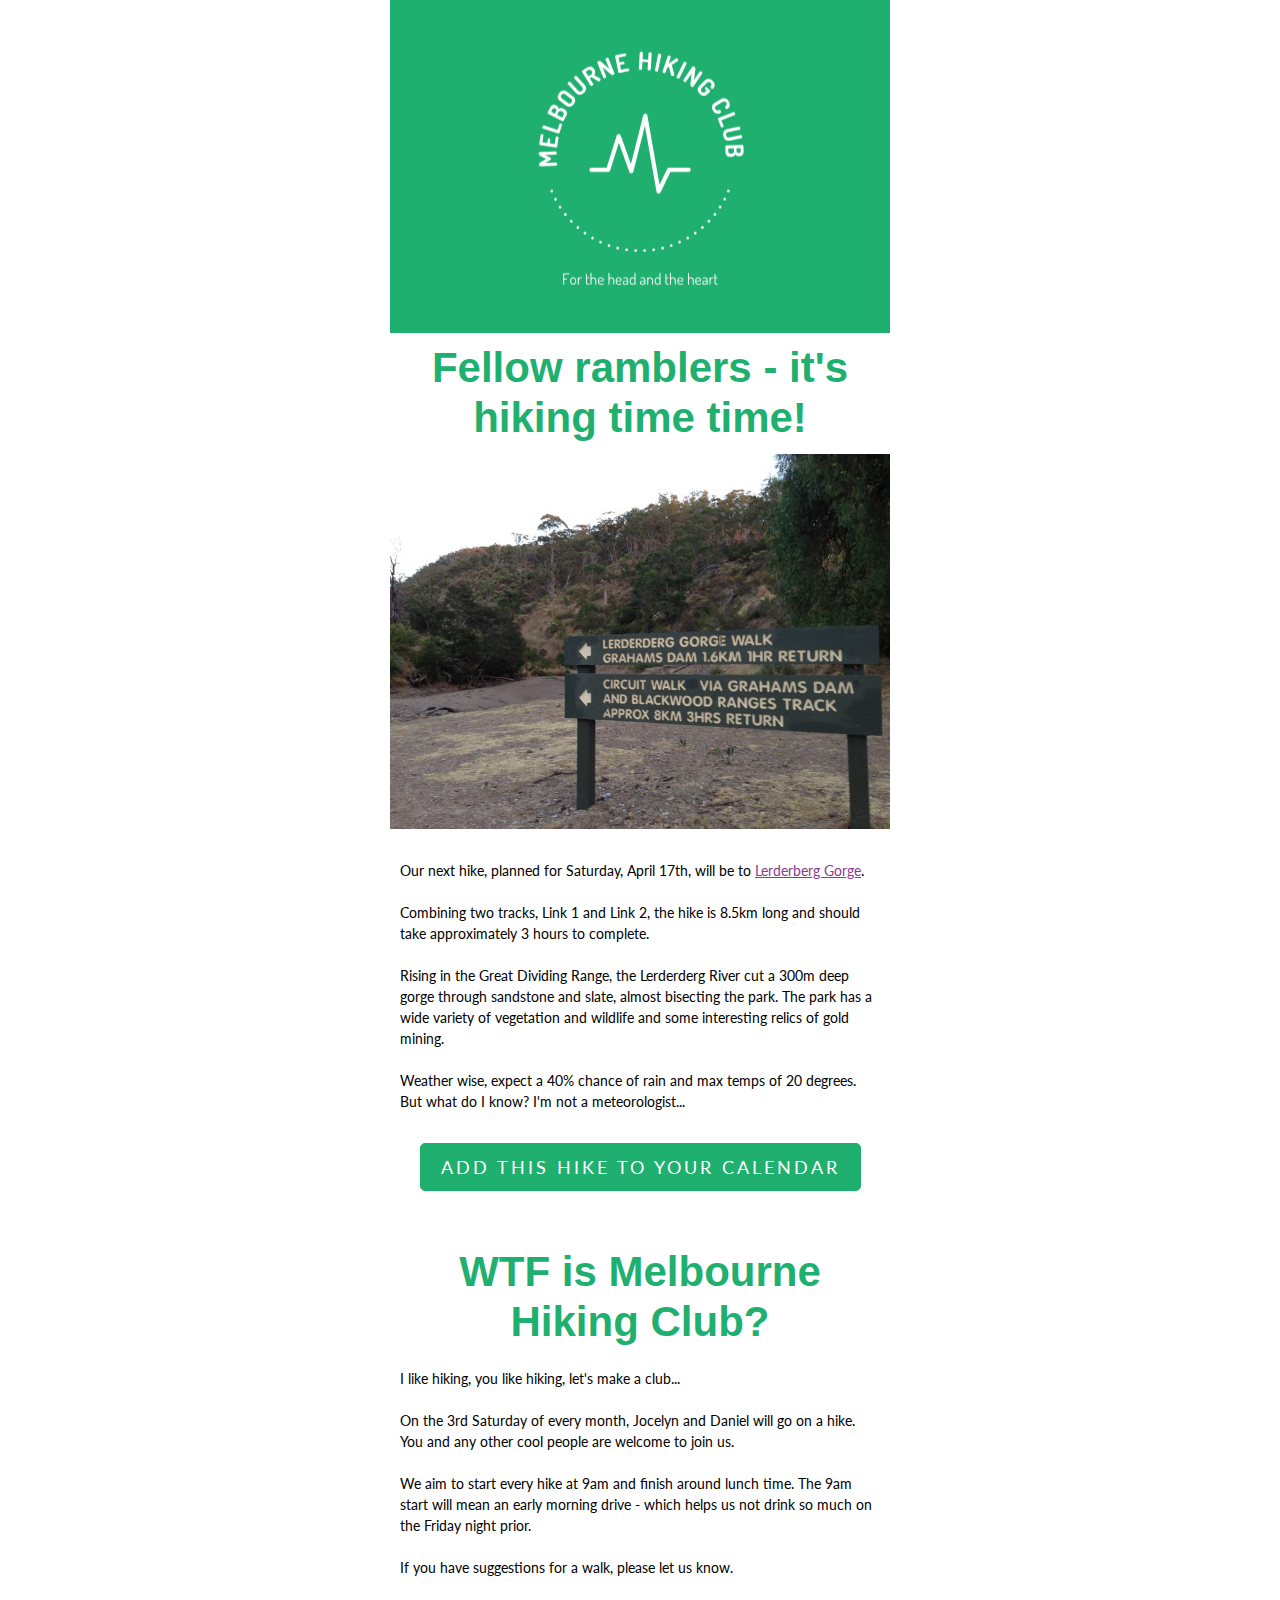
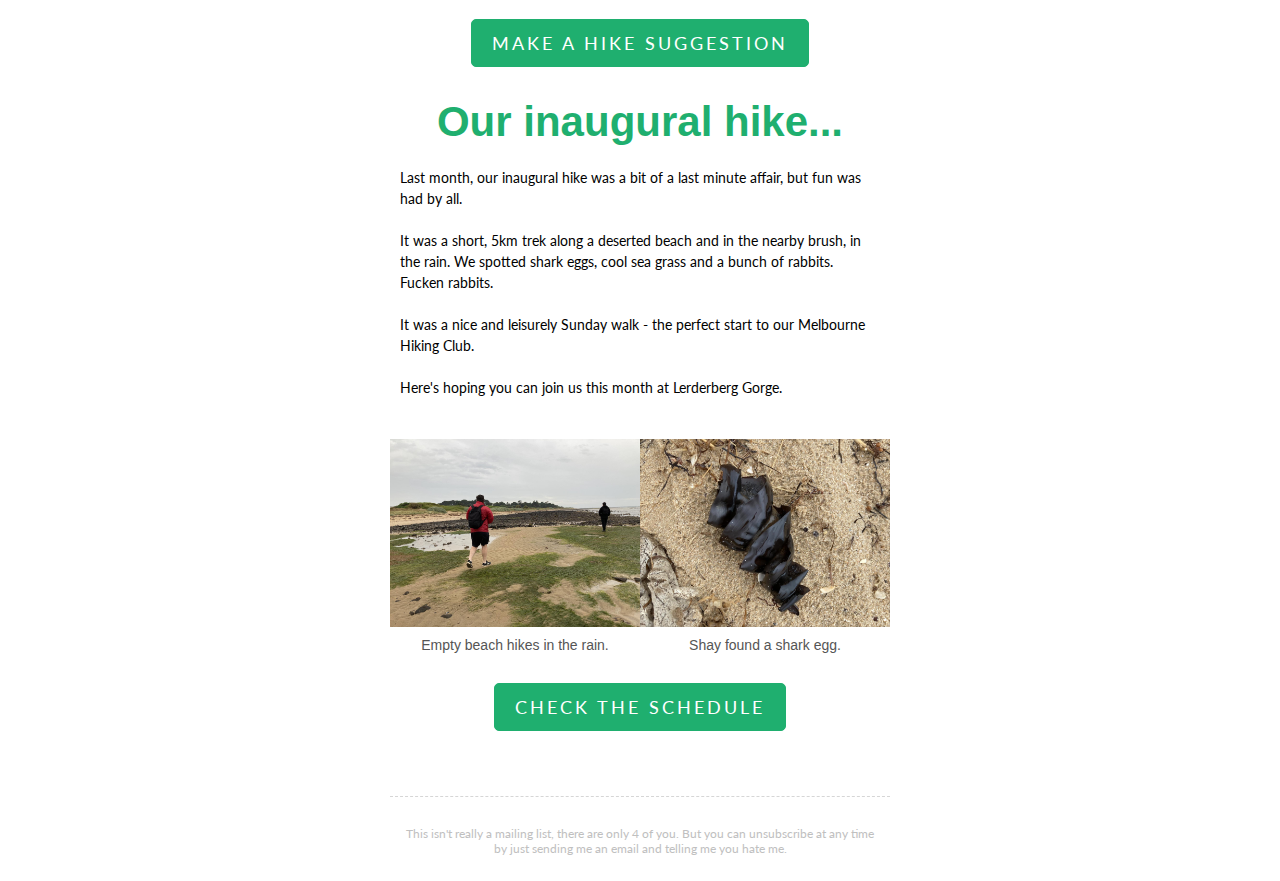
==== index.html @ 44f60cc9 "renamed to index" ====
<!DOCTYPE html PUBLIC "-//W3C//DTD XHTML 1.0 Transitional //EN" "http://www.w3.org/TR/xhtml1/DTD/xhtml1-transitional.dtd">

<html xmlns="http://www.w3.org/1999/xhtml" xmlns:o="urn:schemas-microsoft-com:office:office" xmlns:v="urn:schemas-microsoft-com:vml">
<head>
<!--[if gte mso 9]><xml><o:OfficeDocumentSettings><o:AllowPNG/><o:PixelsPerInch>96</o:PixelsPerInch></o:OfficeDocumentSettings></xml><![endif]-->
<meta content="text/html; charset=utf-8" http-equiv="Content-Type"/>
<meta content="width=device-width" name="viewport"/>
<!--[if !mso]><!-->
<meta content="IE=edge" http-equiv="X-UA-Compatible"/>
<!--<![endif]-->
<title></title>
<!--[if !mso]><!-->
<link href="https://fonts.googleapis.com/css?family=Abril+Fatface" rel="stylesheet" type="text/css"/>
<link href="https://fonts.googleapis.com/css?family=Alegreya" rel="stylesheet" type="text/css"/>
<link href="https://fonts.googleapis.com/css?family=Arvo" rel="stylesheet" type="text/css"/>
<link href="https://fonts.googleapis.com/css?family=Cabin" rel="stylesheet" type="text/css"/>
<link href="https://fonts.googleapis.com/css?family=Merriweather" rel="stylesheet" type="text/css"/>
<link href="https://fonts.googleapis.com/css?family=Cormorant+Garamond" rel="stylesheet" type="text/css"/>
<link href="https://fonts.googleapis.com/css?family=Shrikhand" rel="stylesheet" type="text/css"/>
<link href="https://fonts.googleapis.com/css?family=Droid+Serif" rel="stylesheet" type="text/css"/>
<link href="https://fonts.googleapis.com/css?family=Lato" rel="stylesheet" type="text/css"/>
<link href="https://fonts.googleapis.com/css2?family=Satisfy&amp;display=swap" rel="stylesheet" type="text/css"/>
<link href="https://fonts.googleapis.com/css?family=Bitter" rel="stylesheet" type="text/css"/>
<link href="https://fonts.googleapis.com/css?family=Roboto+Slab" rel="stylesheet" type="text/css"/>
<!--<![endif]-->
<style type="text/css">
		body {
			margin: 0;
			padding: 0;
		}

		table,
		td,
		tr {
			vertical-align: top;
			border-collapse: collapse;
		}

		* {
			line-height: inherit;
		}

		a[x-apple-data-detectors=true] {
			color: inherit !important;
			text-decoration: none !important;
		}
	</style>
<style id="media-query" type="text/css">
		@media (max-width: 520px) {

			.block-grid,
			.col {
				min-width: 320px !important;
				max-width: 100% !important;
				display: block !important;
			}

			.block-grid {
				width: 100% !important;
			}

			.col {
				width: 100% !important;
			}

			.col_cont {
				margin: 0 auto;
			}

			img.fullwidth,
			img.fullwidthOnMobile {
				max-width: 100% !important;
			}

			.no-stack .col {
				min-width: 0 !important;
				display: table-cell !important;
			}

			.no-stack.two-up .col {
				width: 50% !important;
			}

			.no-stack .col.num2 {
				width: 16.6% !important;
			}

			.no-stack .col.num3 {
				width: 25% !important;
			}

			.no-stack .col.num4 {
				width: 33% !important;
			}

			.no-stack .col.num5 {
				width: 41.6% !important;
			}

			.no-stack .col.num6 {
				width: 50% !important;
			}

			.no-stack .col.num7 {
				width: 58.3% !important;
			}

			.no-stack .col.num8 {
				width: 66.6% !important;
			}

			.no-stack .col.num9 {
				width: 75% !important;
			}

			.no-stack .col.num10 {
				width: 83.3% !important;
			}

			.video-block {
				max-width: none !important;
			}

			.mobile_hide {
				min-height: 0px;
				max-height: 0px;
				max-width: 0px;
				display: none;
				overflow: hidden;
				font-size: 0px;
			}

			.desktop_hide {
				display: block !important;
				max-height: none !important;
			}
		}
	</style>
<style id="icon-media-query" type="text/css">
		@media (max-width: 520px) {
			.icons-inner {
				text-align: center;
			}

			.icons-inner td {
				margin: 0 auto;
			}
		}
	</style>
</head>
<body class="clean-body" style="margin: 0; padding: 0; -webkit-text-size-adjust: 100%; background-color: #FFFFFF;">
<!--[if IE]><div class="ie-browser"><![endif]-->
<table bgcolor="#FFFFFF" cellpadding="0" cellspacing="0" class="nl-container" role="presentation" style="table-layout: fixed; vertical-align: top; min-width: 320px; border-spacing: 0; border-collapse: collapse; mso-table-lspace: 0pt; mso-table-rspace: 0pt; background-color: #FFFFFF; width: 100%;" valign="top" width="100%">
<tbody>
<tr style="vertical-align: top;" valign="top">
<td style="word-break: break-word; vertical-align: top;" valign="top">
<!--[if (mso)|(IE)]><table width="100%" cellpadding="0" cellspacing="0" border="0"><tr><td align="center" style="background-color:#FFFFFF"><![endif]-->
<div style="background-color:#ffffff;">
<div class="block-grid" style="min-width: 320px; max-width: 500px; overflow-wrap: break-word; word-wrap: break-word; word-break: break-word; Margin: 0 auto; background-color: transparent;">
<div style="border-collapse: collapse;display: table;width: 100%;background-color:transparent;">
<!--[if (mso)|(IE)]><table width="100%" cellpadding="0" cellspacing="0" border="0" style="background-color:#ffffff;"><tr><td align="center"><table cellpadding="0" cellspacing="0" border="0" style="width:500px"><tr class="layout-full-width" style="background-color:transparent"><![endif]-->
<!--[if (mso)|(IE)]><td align="center" width="500" style="background-color:transparent;width:500px; border-top: 0px solid transparent; border-left: 0px solid transparent; border-bottom: 0px solid transparent; border-right: 0px solid transparent;" valign="top"><table width="100%" cellpadding="0" cellspacing="0" border="0"><tr><td style="padding-right: 0px; padding-left: 0px; padding-top:0px; padding-bottom:0px;"><![endif]-->
<div class="col num12" style="min-width: 320px; max-width: 500px; display: table-cell; vertical-align: top; width: 500px;">
<div class="col_cont" style="width:100% !important;">
<!--[if (!mso)&(!IE)]><!-->
<div style="border-top:0px solid transparent; border-left:0px solid transparent; border-bottom:0px solid transparent; border-right:0px solid transparent; padding-top:0px; padding-bottom:0px; padding-right: 0px; padding-left: 0px;">
<!--<![endif]-->
<div align="center" class="img-container center autowidth" style="padding-right: 0px;padding-left: 0px;">
<!--[if mso]><table width="100%" cellpadding="0" cellspacing="0" border="0"><tr style="line-height:0px"><td style="padding-right: 0px;padding-left: 0px;" align="center"><![endif]--><img align="center" alt="Melbourne Hiking Club Logo" border="0" class="center autowidth" src="img/logo.png" style="text-decoration: none; -ms-interpolation-mode: bicubic; height: auto; border: 0; width: 100%; max-width: 500px; display: block;" title="Melbourne Hiking Club Logo" width="500"/>
<!--[if mso]></td></tr></table><![endif]-->
</div>
<table cellpadding="0" cellspacing="0" role="presentation" style="table-layout: fixed; vertical-align: top; border-spacing: 0; border-collapse: collapse; mso-table-lspace: 0pt; mso-table-rspace: 0pt;" valign="top" width="100%">
<tr style="vertical-align: top;" valign="top">
<td align="center" style="word-break: break-word; vertical-align: top; padding-bottom: 10px; padding-left: 10px; padding-right: 10px; padding-top: 10px; text-align: center; width: 100%;" valign="top" width="100%">
<h1 style="color:#1faf6f;direction:ltr;font-family:'Helvetica Neue', Helvetica, Arial, sans-serif;font-size:42px;font-weight:normal;letter-spacing:normal;line-height:120%;text-align:center;margin-top:0;margin-bottom:0;"><strong>Fellow ramblers - it's hiking time time! </strong></h1>
</td>
</tr>
</table>
<!--[if (!mso)&(!IE)]><!-->
</div>
<!--<![endif]-->
</div>
</div>
<!--[if (mso)|(IE)]></td></tr></table><![endif]-->
<!--[if (mso)|(IE)]></td></tr></table></td></tr></table><![endif]-->
</div>
</div>
</div>
<div style="background-color:#ffffff;">
<div class="block-grid" style="min-width: 320px; max-width: 500px; overflow-wrap: break-word; word-wrap: break-word; word-break: break-word; Margin: 0 auto; background-color: transparent;">
<div style="border-collapse: collapse;display: table;width: 100%;background-color:transparent;">
<!--[if (mso)|(IE)]><table width="100%" cellpadding="0" cellspacing="0" border="0" style="background-color:#ffffff;"><tr><td align="center"><table cellpadding="0" cellspacing="0" border="0" style="width:500px"><tr class="layout-full-width" style="background-color:transparent"><![endif]-->
<!--[if (mso)|(IE)]><td align="center" width="500" style="background-color:transparent;width:500px; border-top: 0px solid transparent; border-left: 0px solid transparent; border-bottom: 0px solid transparent; border-right: 0px solid transparent;" valign="top"><table width="100%" cellpadding="0" cellspacing="0" border="0"><tr><td style="padding-right: 0px; padding-left: 0px; padding-top:0px; padding-bottom:0px;"><![endif]-->
<div class="col num12" style="min-width: 320px; max-width: 500px; display: table-cell; vertical-align: top; width: 500px;">
<div class="col_cont" style="width:100% !important;">
<!--[if (!mso)&(!IE)]><!-->
<div style="border-top:0px solid transparent; border-left:0px solid transparent; border-bottom:0px solid transparent; border-right:0px solid transparent; padding-top:0px; padding-bottom:0px; padding-right: 0px; padding-left: 0px;">
<!--<![endif]-->
<div align="center" class="img-container center autowidth" style="padding-right: 0px;padding-left: 0px;">
<!--[if mso]><table width="100%" cellpadding="0" cellspacing="0" border="0"><tr style="line-height:0px"><td style="padding-right: 0px;padding-left: 0px;" align="center"><![endif]--><img align="center" alt="Lerderberg Gorge" border="0" class="center autowidth" src="img/lerderberg.jpeg" style="text-decoration: none; -ms-interpolation-mode: bicubic; height: auto; border: 0; width: 100%; max-width: 500px; display: block;" title="Lerderberg Gorge" width="500"/>
<!--[if mso]></td></tr></table><![endif]-->
</div>
<table border="0" cellpadding="0" cellspacing="0" class="divider" role="presentation" style="table-layout: fixed; vertical-align: top; border-spacing: 0; border-collapse: collapse; mso-table-lspace: 0pt; mso-table-rspace: 0pt; min-width: 100%; -ms-text-size-adjust: 100%; -webkit-text-size-adjust: 100%;" valign="top" width="100%">
<tbody>
<tr style="vertical-align: top;" valign="top">
<td class="divider_inner" style="word-break: break-word; vertical-align: top; min-width: 100%; -ms-text-size-adjust: 100%; -webkit-text-size-adjust: 100%; padding-top: 0px; padding-right: 0px; padding-bottom: 0px; padding-left: 0px;" valign="top">
<table align="center" border="0" cellpadding="0" cellspacing="0" class="divider_content" height="20" role="presentation" style="table-layout: fixed; vertical-align: top; border-spacing: 0; border-collapse: collapse; mso-table-lspace: 0pt; mso-table-rspace: 0pt; border-top: 1px solid transparent; height: 20px; width: 100%;" valign="top" width="100%">
<tbody>
<tr style="vertical-align: top;" valign="top">
<td height="20" style="word-break: break-word; vertical-align: top; -ms-text-size-adjust: 100%; -webkit-text-size-adjust: 100%;" valign="top"><span></span></td>
</tr>
</tbody>
</table>
</td>
</tr>
</tbody>
</table>
<!--[if mso]><table width="100%" cellpadding="0" cellspacing="0" border="0"><tr><td style="padding-right: 10px; padding-left: 10px; padding-top: 10px; padding-bottom: 10px; font-family: Tahoma, Verdana, sans-serif"><![endif]-->
<div style="color:#393d47;font-family:'Lato', Tahoma, Verdana, Segoe, sans-serif;line-height:1.5;padding-top:10px;padding-right:10px;padding-bottom:10px;padding-left:10px;">
<div class="txtTinyMce-wrapper" style="line-height: 1.5; font-size: 12px; font-family: 'Lato', Tahoma, Verdana, Segoe, sans-serif; color: #393d47; mso-line-height-alt: 18px;">
<p style="font-size: 14px; line-height: 1.5; word-break: break-word; font-family: 'Lato', Tahoma, Verdana, Segoe, sans-serif; mso-line-height-alt: 21px; margin: 0;"><span style="color: #000000;">Our next hike, planned for Saturday, April 17th, will be to <a href="https://www.trailhiking.com.au/lerderderg-gorge-via-link-tracks-1-and-2/" rel="noopener" style="text-decoration: underline; color: #8a3b8f;" target="_blank">Lerderberg Gorge</a>.</span></p>
<p style="font-size: 14px; line-height: 1.5; word-break: break-word; font-family: 'Lato', Tahoma, Verdana, Segoe, sans-serif; mso-line-height-alt: 21px; margin: 0;"> </p>
<p style="font-size: 14px; line-height: 1.5; word-break: break-word; font-family: 'Lato', Tahoma, Verdana, Segoe, sans-serif; mso-line-height-alt: 21px; margin: 0;"><span style="color: #000000;">Combining two tracks, Link 1 and Link 2, the hike is 8.5km long and should take approximately 3 hours to complete.</span></p>
<p style="font-size: 14px; line-height: 1.5; word-break: break-word; font-family: 'Lato', Tahoma, Verdana, Segoe, sans-serif; mso-line-height-alt: 21px; margin: 0;"> </p>
<p style="font-size: 14px; line-height: 1.5; word-break: break-word; font-family: 'Lato', Tahoma, Verdana, Segoe, sans-serif; mso-line-height-alt: 21px; margin: 0;"><span style="color: #000000;">Rising in the Great Dividing Range, the Lerderderg River cut a 300m deep gorge through sandstone and slate, almost bisecting the park. The park has a wide variety of vegetation and wildlife and some interesting relics of gold mining.</span></p>
<p style="font-size: 14px; line-height: 1.5; word-break: break-word; font-family: 'Lato', Tahoma, Verdana, Segoe, sans-serif; mso-line-height-alt: 21px; margin: 0;"> </p>
<p style="font-size: 14px; line-height: 1.5; word-break: break-word; font-family: 'Lato', Tahoma, Verdana, Segoe, sans-serif; mso-line-height-alt: 21px; margin: 0;"><span style="color: #000000;">Weather wise, expect a 40% chance of rain and max temps of 20 degrees. But what do I know? I'm not a meteorologist...</span></p>
</div>
</div>
<!--[if mso]></td></tr></table><![endif]-->
<table border="0" cellpadding="0" cellspacing="0" class="divider" role="presentation" style="table-layout: fixed; vertical-align: top; border-spacing: 0; border-collapse: collapse; mso-table-lspace: 0pt; mso-table-rspace: 0pt; min-width: 100%; -ms-text-size-adjust: 100%; -webkit-text-size-adjust: 100%;" valign="top" width="100%">
<tbody>
<tr style="vertical-align: top;" valign="top">
<td class="divider_inner" style="word-break: break-word; vertical-align: top; min-width: 100%; -ms-text-size-adjust: 100%; -webkit-text-size-adjust: 100%; padding-top: 0px; padding-right: 0px; padding-bottom: 0px; padding-left: 0px;" valign="top">
<table align="center" border="0" cellpadding="0" cellspacing="0" class="divider_content" height="10" role="presentation" style="table-layout: fixed; vertical-align: top; border-spacing: 0; border-collapse: collapse; mso-table-lspace: 0pt; mso-table-rspace: 0pt; border-top: 1px solid transparent; height: 10px; width: 100%;" valign="top" width="100%">
<tbody>
<tr style="vertical-align: top;" valign="top">
<td height="10" style="word-break: break-word; vertical-align: top; -ms-text-size-adjust: 100%; -webkit-text-size-adjust: 100%;" valign="top"><span></span></td>
</tr>
</tbody>
</table>
</td>
</tr>
</tbody>
</table>
<div align="center" class="button-container" style="padding-top:10px;padding-right:10px;padding-bottom:15px;padding-left:10px;">
<!--[if mso]><table width="100%" cellpadding="0" cellspacing="0" border="0" style="border-spacing: 0; border-collapse: collapse; mso-table-lspace:0pt; mso-table-rspace:0pt;"><tr><td style="padding-top: 10px; padding-right: 10px; padding-bottom: 15px; padding-left: 10px" align="center"><v:roundrect xmlns:v="urn:schemas-microsoft-com:vml" xmlns:w="urn:schemas-microsoft-com:office:word" href="https://www.trailhiking.com.au/lerderderg-gorge-via-link-tracks-1-and-2/" style="height:36pt;width:324.75pt;v-text-anchor:middle;" arcsize="11%" strokeweight="0.75pt" strokecolor="#1faf6f" fillcolor="#1faf6f"><w:anchorlock/><v:textbox inset="0,0,0,0"><center style="color:#ffffff; font-family:Tahoma, Verdana, sans-serif; font-size:18px"><![endif]--><a href="docs/Lerderberg_Gorge_Hike.ics" style="-webkit-text-size-adjust: none; text-decoration: none; display: inline-block; color: #ffffff; background-color: #1faf6f; border-radius: 5px; -webkit-border-radius: 5px; -moz-border-radius: 5px; width: auto; width: auto; border-top: 1px solid #1faf6f; border-right: 1px solid #1faf6f; border-bottom: 1px solid #1faf6f; border-left: 1px solid #1faf6f; padding-top: 5px; padding-bottom: 5px; font-family: 'Lato', Tahoma, Verdana, Segoe, sans-serif; text-align: center; mso-border-alt: none; word-break: keep-all;" target="_blank"><span style="padding-left:20px;padding-right:20px;font-size:18px;display:inline-block;letter-spacing:3px;"><span style="font-size: 16px; line-height: 2; word-break: break-word; font-family: 'Lato', Tahoma, Verdana, Segoe, sans-serif; mso-line-height-alt: 32px;"><span data-mce-style="font-size: 18px; line-height: 36px;" style="font-size: 18px; line-height: 36px;">ADD THIS HIKE TO YOUR CALENDAR</span></span></span></a>
<!--[if mso]></center></v:textbox></v:roundrect></td></tr></table><![endif]-->
</div>
<table border="0" cellpadding="0" cellspacing="0" class="divider" role="presentation" style="table-layout: fixed; vertical-align: top; border-spacing: 0; border-collapse: collapse; mso-table-lspace: 0pt; mso-table-rspace: 0pt; min-width: 100%; -ms-text-size-adjust: 100%; -webkit-text-size-adjust: 100%;" valign="top" width="100%">
<tbody>
<tr style="vertical-align: top;" valign="top">
<td class="divider_inner" style="word-break: break-word; vertical-align: top; min-width: 100%; -ms-text-size-adjust: 100%; -webkit-text-size-adjust: 100%; padding-top: 0px; padding-right: 0px; padding-bottom: 0px; padding-left: 0px;" valign="top">
<table align="center" border="0" cellpadding="0" cellspacing="0" class="divider_content" height="30" role="presentation" style="table-layout: fixed; vertical-align: top; border-spacing: 0; border-collapse: collapse; mso-table-lspace: 0pt; mso-table-rspace: 0pt; border-top: 1px solid transparent; height: 30px; width: 100%;" valign="top" width="100%">
<tbody>
<tr style="vertical-align: top;" valign="top">
<td height="30" style="word-break: break-word; vertical-align: top; -ms-text-size-adjust: 100%; -webkit-text-size-adjust: 100%;" valign="top"><span></span></td>
</tr>
</tbody>
</table>
</td>
</tr>
</tbody>
</table>
<table cellpadding="0" cellspacing="0" role="presentation" style="table-layout: fixed; vertical-align: top; border-spacing: 0; border-collapse: collapse; mso-table-lspace: 0pt; mso-table-rspace: 0pt;" valign="top" width="100%">
<tr style="vertical-align: top;" valign="top">
<td align="center" style="word-break: break-word; vertical-align: top; padding-bottom: 10px; padding-left: 10px; padding-right: 10px; padding-top: 10px; text-align: center; width: 100%;" valign="top" width="100%">
<h1 style="color:#1faf6f;direction:ltr;font-family:'Helvetica Neue', Helvetica, Arial, sans-serif;font-size:42px;font-weight:normal;letter-spacing:normal;line-height:120%;text-align:center;margin-top:0;margin-bottom:0;"><strong>WTF is Melbourne Hiking Club?</strong></h1>
</td>
</tr>
</table>
<!--[if mso]><table width="100%" cellpadding="0" cellspacing="0" border="0"><tr><td style="padding-right: 10px; padding-left: 10px; padding-top: 10px; padding-bottom: 10px; font-family: Tahoma, Verdana, sans-serif"><![endif]-->
<div style="color:#393d47;font-family:'Lato', Tahoma, Verdana, Segoe, sans-serif;line-height:1.5;padding-top:10px;padding-right:10px;padding-bottom:10px;padding-left:10px;">
<div class="txtTinyMce-wrapper" style="line-height: 1.5; font-size: 12px; font-family: 'Lato', Tahoma, Verdana, Segoe, sans-serif; color: #393d47; mso-line-height-alt: 18px;">
<p style="font-size: 14px; line-height: 1.5; word-break: break-word; font-family: 'Lato', Tahoma, Verdana, Segoe, sans-serif; mso-line-height-alt: 21px; margin: 0;"><span style="color: #000000;">I like hiking, you like hiking, let's make a club...</span></p>
<p style="font-size: 14px; line-height: 1.5; word-break: break-word; font-family: 'Lato', Tahoma, Verdana, Segoe, sans-serif; mso-line-height-alt: 21px; margin: 0;"> </p>
<p style="font-size: 14px; line-height: 1.5; word-break: break-word; font-family: 'Lato', Tahoma, Verdana, Segoe, sans-serif; mso-line-height-alt: 21px; margin: 0;"><span style="color: #000000;">On the 3rd Saturday of every month, Jocelyn and Daniel will go on a hike. You and any other cool people are welcome to join us.</span></p>
<p style="font-size: 14px; line-height: 1.5; word-break: break-word; font-family: 'Lato', Tahoma, Verdana, Segoe, sans-serif; mso-line-height-alt: 21px; margin: 0;"> </p>
<p style="font-size: 14px; line-height: 1.5; word-break: break-word; font-family: 'Lato', Tahoma, Verdana, Segoe, sans-serif; mso-line-height-alt: 21px; margin: 0;"><span style="color: #000000;">We aim to start every hike at 9am and finish around lunch time. The 9am start will mean an early morning drive - which helps us not drink so much on the Friday night prior.</span></p>
<p style="font-size: 14px; line-height: 1.5; word-break: break-word; font-family: 'Lato', Tahoma, Verdana, Segoe, sans-serif; mso-line-height-alt: 21px; margin: 0;"> </p>
<p style="font-size: 14px; line-height: 1.5; word-break: break-word; font-family: 'Lato', Tahoma, Verdana, Segoe, sans-serif; mso-line-height-alt: 21px; margin: 0;"><span style="color: #000000;">If you have suggestions for a walk, please let us know.</span></p>
<p style="font-size: 14px; line-height: 1.5; word-break: break-word; font-family: 'Lato', Tahoma, Verdana, Segoe, sans-serif; mso-line-height-alt: 21px; margin: 0;"> </p>
</div>
</div>
<!--[if mso]></td></tr></table><![endif]-->
<div align="center" class="button-container" style="padding-top:10px;padding-right:10px;padding-bottom:15px;padding-left:10px;">
<!--[if mso]><table width="100%" cellpadding="0" cellspacing="0" border="0" style="border-spacing: 0; border-collapse: collapse; mso-table-lspace:0pt; mso-table-rspace:0pt;"><tr><td style="padding-top: 10px; padding-right: 10px; padding-bottom: 15px; padding-left: 10px" align="center"><v:roundrect xmlns:v="urn:schemas-microsoft-com:vml" xmlns:w="urn:schemas-microsoft-com:office:word" href="https://paper.dropbox.com/doc/Hiking-Club-Suggestion-Box--BIipJe_ki1huC5zxyJhMMz0gAQ-0NVGrHjzjVaWtrzDNfEpu" style="height:36pt;width:276pt;v-text-anchor:middle;" arcsize="11%" strokeweight="0.75pt" strokecolor="#1faf6f" fillcolor="#1faf6f"><w:anchorlock/><v:textbox inset="0,0,0,0"><center style="color:#ffffff; font-family:Tahoma, Verdana, sans-serif; font-size:18px"><![endif]--><a href="https://paper.dropbox.com/doc/Hiking-Club-Suggestion-Box--BIipJe_ki1huC5zxyJhMMz0gAQ-0NVGrHjzjVaWtrzDNfEpu" style="-webkit-text-size-adjust: none; text-decoration: none; display: inline-block; color: #ffffff; background-color: #1faf6f; border-radius: 5px; -webkit-border-radius: 5px; -moz-border-radius: 5px; width: auto; width: auto; border-top: 1px solid #1faf6f; border-right: 1px solid #1faf6f; border-bottom: 1px solid #1faf6f; border-left: 1px solid #1faf6f; padding-top: 5px; padding-bottom: 5px; font-family: 'Lato', Tahoma, Verdana, Segoe, sans-serif; text-align: center; mso-border-alt: none; word-break: keep-all;" target="_blank"><span style="padding-left:20px;padding-right:20px;font-size:18px;display:inline-block;letter-spacing:3px;"><span style="font-size: 16px; line-height: 2; word-break: break-word; font-family: 'Lato', Tahoma, Verdana, Segoe, sans-serif; mso-line-height-alt: 32px;"><span data-mce-style="font-size: 18px; line-height: 36px;" style="font-size: 18px; line-height: 36px;">MAKE A HIKE SUGGESTION</span></span></span></a>
<!--[if mso]></center></v:textbox></v:roundrect></td></tr></table><![endif]-->
</div>
<!--[if (!mso)&(!IE)]><!-->
</div>
<!--<![endif]-->
</div>
</div>
<!--[if (mso)|(IE)]></td></tr></table><![endif]-->
<!--[if (mso)|(IE)]></td></tr></table></td></tr></table><![endif]-->
</div>
</div>
</div>
<div style="background-color:transparent;">
<div class="block-grid" style="min-width: 320px; max-width: 500px; overflow-wrap: break-word; word-wrap: break-word; word-break: break-word; Margin: 0 auto; background-color: transparent;">
<div style="border-collapse: collapse;display: table;width: 100%;background-color:transparent;">
<!--[if (mso)|(IE)]><table width="100%" cellpadding="0" cellspacing="0" border="0" style="background-color:transparent;"><tr><td align="center"><table cellpadding="0" cellspacing="0" border="0" style="width:500px"><tr class="layout-full-width" style="background-color:transparent"><![endif]-->
<!--[if (mso)|(IE)]><td align="center" width="500" style="background-color:transparent;width:500px; border-top: 0px solid transparent; border-left: 0px solid transparent; border-bottom: 0px solid transparent; border-right: 0px solid transparent;" valign="top"><table width="100%" cellpadding="0" cellspacing="0" border="0"><tr><td style="padding-right: 0px; padding-left: 0px; padding-top:5px; padding-bottom:5px;"><![endif]-->
<div class="col num12" style="min-width: 320px; max-width: 500px; display: table-cell; vertical-align: top; width: 500px;">
<div class="col_cont" style="width:100% !important;">
<!--[if (!mso)&(!IE)]><!-->
<div style="border-top:0px solid transparent; border-left:0px solid transparent; border-bottom:0px solid transparent; border-right:0px solid transparent; padding-top:5px; padding-bottom:5px; padding-right: 0px; padding-left: 0px;">
<!--<![endif]-->
<table cellpadding="0" cellspacing="0" role="presentation" style="table-layout: fixed; vertical-align: top; border-spacing: 0; border-collapse: collapse; mso-table-lspace: 0pt; mso-table-rspace: 0pt;" valign="top" width="100%">
<tr style="vertical-align: top;" valign="top">
<td align="center" style="word-break: break-word; vertical-align: top; padding-bottom: 10px; padding-left: 10px; padding-right: 10px; padding-top: 10px; text-align: center; width: 100%;" valign="top" width="100%">
<h1 style="color:#1faf6f;direction:ltr;font-family:'Helvetica Neue', Helvetica, Arial, sans-serif;font-size:42px;font-weight:normal;letter-spacing:normal;line-height:120%;text-align:center;margin-top:0;margin-bottom:0;"><strong>Our inaugural hike...</strong></h1>
</td>
</tr>
</table>
<!--[if mso]><table width="100%" cellpadding="0" cellspacing="0" border="0"><tr><td style="padding-right: 10px; padding-left: 10px; padding-top: 10px; padding-bottom: 10px; font-family: Tahoma, Verdana, sans-serif"><![endif]-->
<div style="color:#393d47;font-family:'Lato', Tahoma, Verdana, Segoe, sans-serif;line-height:1.5;padding-top:10px;padding-right:10px;padding-bottom:10px;padding-left:10px;">
<div class="txtTinyMce-wrapper" style="line-height: 1.5; font-size: 12px; font-family: 'Lato', Tahoma, Verdana, Segoe, sans-serif; color: #393d47; mso-line-height-alt: 18px;">
<p style="font-size: 14px; line-height: 1.5; word-break: break-word; font-family: 'Lato', Tahoma, Verdana, Segoe, sans-serif; mso-line-height-alt: 21px; margin: 0;"><span style="color: #000000;">Last month, our inaugural hike was a bit of a last minute affair, but fun was had by all.</span></p>
<p style="font-size: 14px; line-height: 1.5; word-break: break-word; font-family: 'Lato', Tahoma, Verdana, Segoe, sans-serif; mso-line-height-alt: 21px; margin: 0;"> </p>
<p style="font-size: 14px; line-height: 1.5; word-break: break-word; font-family: 'Lato', Tahoma, Verdana, Segoe, sans-serif; mso-line-height-alt: 21px; margin: 0;"><span style="color: #000000;">It was a short, 5km trek along a deserted beach and in the nearby brush, in the rain. We spotted shark eggs, cool sea grass and a bunch of rabbits. Fucken rabbits.</span></p>
<p style="font-size: 14px; line-height: 1.5; word-break: break-word; font-family: 'Lato', Tahoma, Verdana, Segoe, sans-serif; mso-line-height-alt: 21px; margin: 0;"> </p>
<p style="font-size: 14px; line-height: 1.5; word-break: break-word; font-family: 'Lato', Tahoma, Verdana, Segoe, sans-serif; mso-line-height-alt: 21px; margin: 0;"><span style="color: #000000;">It was a nice and leisurely Sunday walk - the perfect start to our Melbourne Hiking Club.</span></p>
<p style="font-size: 14px; line-height: 1.5; word-break: break-word; font-family: 'Lato', Tahoma, Verdana, Segoe, sans-serif; mso-line-height-alt: 21px; margin: 0;"> </p>
<p style="font-size: 14px; line-height: 1.5; word-break: break-word; font-family: 'Lato', Tahoma, Verdana, Segoe, sans-serif; mso-line-height-alt: 21px; margin: 0;"><span style="color: #000000;">Here's hoping you can join us this month at Lerderberg Gorge.</span></p>
<p style="font-size: 14px; line-height: 1.5; word-break: break-word; font-family: 'Lato', Tahoma, Verdana, Segoe, sans-serif; mso-line-height-alt: 21px; margin: 0;"> </p>
</div>
</div>
<!--[if mso]></td></tr></table><![endif]-->
<!--[if (!mso)&(!IE)]><!-->
</div>
<!--<![endif]-->
</div>
</div>
<!--[if (mso)|(IE)]></td></tr></table><![endif]-->
<!--[if (mso)|(IE)]></td></tr></table></td></tr></table><![endif]-->
</div>
</div>
</div>
<div style="background-color:transparent;">
<div class="block-grid two-up" style="min-width: 320px; max-width: 500px; overflow-wrap: break-word; word-wrap: break-word; word-break: break-word; Margin: 0 auto; background-color: transparent;">
<div style="border-collapse: collapse;display: table;width: 100%;background-color:transparent;">
<!--[if (mso)|(IE)]><table width="100%" cellpadding="0" cellspacing="0" border="0" style="background-color:transparent;"><tr><td align="center"><table cellpadding="0" cellspacing="0" border="0" style="width:500px"><tr class="layout-full-width" style="background-color:transparent"><![endif]-->
<!--[if (mso)|(IE)]><td align="center" width="250" style="background-color:transparent;width:250px; border-top: 0px solid transparent; border-left: 0px solid transparent; border-bottom: 0px solid transparent; border-right: 0px solid transparent;" valign="top"><table width="100%" cellpadding="0" cellspacing="0" border="0"><tr><td style="padding-right: 0px; padding-left: 0px; padding-top:5px; padding-bottom:5px;"><![endif]-->
<div class="col num6" style="display: table-cell; vertical-align: top; max-width: 320px; min-width: 246px; width: 250px;">
<div class="col_cont" style="width:100% !important;">
<!--[if (!mso)&(!IE)]><!-->
<div style="border-top:0px solid transparent; border-left:0px solid transparent; border-bottom:0px solid transparent; border-right:0px solid transparent; padding-top:5px; padding-bottom:5px; padding-right: 0px; padding-left: 0px;">
<!--<![endif]-->
<div align="center" class="img-container center autowidth" style="padding-right: 0px;padding-left: 0px;">
<!--[if mso]><table width="100%" cellpadding="0" cellspacing="0" border="0"><tr style="line-height:0px"><td style="padding-right: 0px;padding-left: 0px;" align="center"><![endif]--><img align="center" alt="I'm an image" border="0" class="center autowidth" src="img/first-hike.jpg" style="text-decoration: none; -ms-interpolation-mode: bicubic; height: auto; border: 0; width: 100%; max-width: 250px; display: block;" title="Empty beach for our first hike" width="250"/>
<!--[if mso]></td></tr>Empty beach for our first hikendif]-->
</div>
<!--[if mso]><table width="100%" cellpadding="0" cellspacing="0" border="0"><tr><td style="padding-right: 10px; padding-left: 10px; padding-top: 10px; padding-bottom: 10px; font-family: Arial, sans-serif"><![endif]-->
<div style="color:#555555;font-family:Arial, Helvetica Neue, Helvetica, sans-serif;line-height:1.2;padding-top:10px;padding-right:10px;padding-bottom:10px;padding-left:10px;">
<div class="txtTinyMce-wrapper" style="line-height: 1.2; font-size: 12px; font-family: Arial, Helvetica Neue, Helvetica, sans-serif; color: #555555; mso-line-height-alt: 14px;">
<p style="font-size: 14px; line-height: 1.2; text-align: center; word-break: break-word; font-family: Arial, Helvetica Neue, Helvetica, sans-serif; mso-line-height-alt: 17px; margin: 0;">Empty beach hikes in the rain.</p>
</div>
</div>
<!--[if mso]></td></tr></table><![endif]-->
<!--[if (!mso)&(!IE)]><!-->
</div>
<!--<![endif]-->
</div>
</div>
<!--[if (mso)|(IE)]></td></tr></table><![endif]-->
<!--[if (mso)|(IE)]></td><td align="center" width="250" style="background-color:transparent;width:250px; border-top: 0px solid transparent; border-left: 0px solid transparent; border-bottom: 0px solid transparent; border-right: 0px solid transparent;" valign="top"><table width="100%" cellpadding="0" cellspacing="0" border="0"><tr><td style="padding-right: 0px; padding-left: 0px; padding-top:5px; padding-bottom:5px;"><![endif]-->
<div class="col num6" style="display: table-cell; vertical-align: top; max-width: 320px; min-width: 246px; width: 250px;">
<div class="col_cont" style="width:100% !important;">
<!--[if (!mso)&(!IE)]><!-->
<div style="border-top:0px solid transparent; border-left:0px solid transparent; border-bottom:0px solid transparent; border-right:0px solid transparent; padding-top:5px; padding-bottom:5px; padding-right: 0px; padding-left: 0px;">
<!--<![endif]-->
<div align="center" class="img-container center autowidth" style="padding-right: 0px;padding-left: 0px;">
<!--[if mso]><table width="100%" cellpadding="0" cellspacing="0" border="0"><tr style="line-height:0px"><td style="padding-right: 0px;padding-left: 0px;" align="center"><![endif]--><img align="center" alt="Shay found a shark egg" border="0" class="center autowidth" src="img/shark-egg.jpg" style="text-decoration: none; -ms-interpolation-mode: bicubic; height: auto; border: 0; width: 100%; max-width: 250px; display: block;" title="Shay found a shark egg" width="250"/>
<!--[if mso]></td></tr></table><![endif]-->
</div>
<!--[if mso]><table width="100%" cellpadding="0" cellspacing="0" border="0"><tr><td style="padding-right: 10px; padding-left: 10px; padding-top: 10px; padding-bottom: 10px; font-family: Arial, sans-serif"><![endif]-->
<div style="color:#555555;font-family:Arial, Helvetica Neue, Helvetica, sans-serif;line-height:1.2;padding-top:10px;padding-right:10px;padding-bottom:10px;padding-left:10px;">
<div class="txtTinyMce-wrapper" style="line-height: 1.2; font-size: 12px; font-family: Arial, Helvetica Neue, Helvetica, sans-serif; color: #555555; mso-line-height-alt: 14px;">
<p style="font-size: 14px; line-height: 1.2; text-align: center; word-break: break-word; font-family: Arial, Helvetica Neue, Helvetica, sans-serif; mso-line-height-alt: 17px; margin: 0;">Shay found a shark egg.</p>
</div>
</div>
<!--[if mso]></td></tr></table><![endif]-->
<!--[if (!mso)&(!IE)]><!-->
</div>
<!--<![endif]-->
</div>
</div>
<!--[if (mso)|(IE)]></td></tr></table><![endif]-->
<!--[if (mso)|(IE)]></td></tr></table></td></tr></table><![endif]-->
</div>
</div>
</div>
<div style="background-color:transparent;">
<div class="block-grid" style="min-width: 320px; max-width: 500px; overflow-wrap: break-word; word-wrap: break-word; word-break: break-word; Margin: 0 auto; background-color: transparent;">
<div style="border-collapse: collapse;display: table;width: 100%;background-color:transparent;">
<!--[if (mso)|(IE)]><table width="100%" cellpadding="0" cellspacing="0" border="0" style="background-color:transparent;"><tr><td align="center"><table cellpadding="0" cellspacing="0" border="0" style="width:500px"><tr class="layout-full-width" style="background-color:transparent"><![endif]-->
<!--[if (mso)|(IE)]><td align="center" width="500" style="background-color:transparent;width:500px; border-top: 0px solid transparent; border-left: 0px solid transparent; border-bottom: 0px solid transparent; border-right: 0px solid transparent;" valign="top"><table width="100%" cellpadding="0" cellspacing="0" border="0"><tr><td style="padding-right: 0px; padding-left: 0px; padding-top:5px; padding-bottom:5px;"><![endif]-->
<div class="col num12" style="min-width: 320px; max-width: 500px; display: table-cell; vertical-align: top; width: 500px;">
<div class="col_cont" style="width:100% !important;">
<!--[if (!mso)&(!IE)]><!-->
<div style="border-top:0px solid transparent; border-left:0px solid transparent; border-bottom:0px solid transparent; border-right:0px solid transparent; padding-top:5px; padding-bottom:5px; padding-right: 0px; padding-left: 0px;">
<!--<![endif]-->
<div align="center" class="button-container" style="padding-top:10px;padding-right:10px;padding-bottom:15px;padding-left:10px;">
<!--[if mso]><table width="100%" cellpadding="0" cellspacing="0" border="0" style="border-spacing: 0; border-collapse: collapse; mso-table-lspace:0pt; mso-table-rspace:0pt;"><tr><td style="padding-top: 10px; padding-right: 10px; padding-bottom: 15px; padding-left: 10px" align="center"><v:roundrect xmlns:v="urn:schemas-microsoft-com:vml" xmlns:w="urn:schemas-microsoft-com:office:word" href="https://paper.dropbox.com/doc/Hiking-Club-Schedule--BIjLqLYAj8XClHucNd4o8jurAQ-4kQMQRwyTDLX3sJEEMVQ4" style="height:36pt;width:240pt;v-text-anchor:middle;" arcsize="11%" strokeweight="0.75pt" strokecolor="#1faf6f" fillcolor="#1faf6f"><w:anchorlock/><v:textbox inset="0,0,0,0"><center style="color:#ffffff; font-family:Tahoma, Verdana, sans-serif; font-size:18px"><![endif]--><a href="https://paper.dropbox.com/doc/Hiking-Club-Schedule--BIjLqLYAj8XClHucNd4o8jurAQ-4kQMQRwyTDLX3sJEEMVQ4" style="-webkit-text-size-adjust: none; text-decoration: none; display: inline-block; color: #ffffff; background-color: #1faf6f; border-radius: 5px; -webkit-border-radius: 5px; -moz-border-radius: 5px; width: auto; width: auto; border-top: 1px solid #1faf6f; border-right: 1px solid #1faf6f; border-bottom: 1px solid #1faf6f; border-left: 1px solid #1faf6f; padding-top: 5px; padding-bottom: 5px; font-family: 'Lato', Tahoma, Verdana, Segoe, sans-serif; text-align: center; mso-border-alt: none; word-break: keep-all;" target="_blank"><span style="padding-left:20px;padding-right:20px;font-size:18px;display:inline-block;letter-spacing:3px;"><span style="font-size: 16px; line-height: 2; word-break: break-word; font-family: 'Lato', Tahoma, Verdana, Segoe, sans-serif; mso-line-height-alt: 32px;"><span data-mce-style="font-size: 18px; line-height: 36px;" style="font-size: 18px; line-height: 36px;">CHECK THE SCHEDULE</span></span></span></a>
<!--[if mso]></center></v:textbox></v:roundrect></td></tr></table><![endif]-->
</div>
<!--[if (!mso)&(!IE)]><!-->
</div>
<!--<![endif]-->
</div>
</div>
<!--[if (mso)|(IE)]></td></tr></table><![endif]-->
<!--[if (mso)|(IE)]></td></tr></table></td></tr></table><![endif]-->
</div>
</div>
</div>
<div style="background-color:#ffffff;">
<div class="block-grid" style="min-width: 320px; max-width: 500px; overflow-wrap: break-word; word-wrap: break-word; word-break: break-word; Margin: 0 auto; background-color: transparent;">
<div style="border-collapse: collapse;display: table;width: 100%;background-color:transparent;">
<!--[if (mso)|(IE)]><table width="100%" cellpadding="0" cellspacing="0" border="0" style="background-color:#ffffff;"><tr><td align="center"><table cellpadding="0" cellspacing="0" border="0" style="width:500px"><tr class="layout-full-width" style="background-color:transparent"><![endif]-->
<!--[if (mso)|(IE)]><td align="center" width="500" style="background-color:transparent;width:500px; border-top: 0px solid transparent; border-left: 0px solid transparent; border-bottom: 0px solid transparent; border-right: 0px solid transparent;" valign="top"><table width="100%" cellpadding="0" cellspacing="0" border="0"><tr><td style="padding-right: 0px; padding-left: 0px; padding-top:5px; padding-bottom:5px;"><![endif]-->
<div class="col num12" style="min-width: 320px; max-width: 500px; display: table-cell; vertical-align: top; width: 500px;">
<div class="col_cont" style="width:100% !important;">
<!--[if (!mso)&(!IE)]><!-->
<div style="border-top:0px solid transparent; border-left:0px solid transparent; border-bottom:0px solid transparent; border-right:0px solid transparent; padding-top:5px; padding-bottom:5px; padding-right: 0px; padding-left: 0px;">
<!--<![endif]-->
<div style="font-size:16px;text-align:center;font-family:Arial, Helvetica Neue, Helvetica, sans-serif">
<div style="margin-top: 40px;border-top:1px dashed #D6D6D6;margin-bottom: 20px;"></div>
</div>
<!--[if mso]><table width="100%" cellpadding="0" cellspacing="0" border="0"><tr><td style="padding-right: 10px; padding-left: 10px; padding-top: 10px; padding-bottom: 10px; font-family: Tahoma, Verdana, sans-serif"><![endif]-->
<div style="color:#c0c0c0;font-family:'Lato', Tahoma, Verdana, Segoe, sans-serif;line-height:1.2;padding-top:10px;padding-right:10px;padding-bottom:10px;padding-left:10px;">
<div class="txtTinyMce-wrapper" style="line-height: 1.2; font-size: 12px; font-family: 'Lato', Tahoma, Verdana, Segoe, sans-serif; color: #c0c0c0; mso-line-height-alt: 14px;">
<p style="font-size: 12px; line-height: 1.2; text-align: center; word-break: break-word; font-family: 'Lato', Tahoma, Verdana, Segoe, sans-serif; mso-line-height-alt: 14px; margin: 0;"><span style="color: #c0c0c0;">This isn't really a mailing list, there are only 4 of you. But you can unsubscribe at any time by just sending me an email and telling me you hate me.</span></p>
</div>
</div>
<!--[if mso]></td></tr></table><![endif]-->
<!--[if (!mso)&(!IE)]><!-->
</div>
<!--<![endif]-->
</div>
</div>
<!--[if (mso)|(IE)]></td></tr></table><![endif]-->
<!--[if (mso)|(IE)]></td></tr></table></td></tr></table><![endif]-->
</div>
</div>
</div>
<div style="background-color:transparent;">
<div class="block-grid" style="min-width: 320px; max-width: 500px; overflow-wrap: break-word; word-wrap: break-word; word-break: break-word; Margin: 0 auto; background-color: transparent;">
<div style="border-collapse: collapse;display: table;width: 100%;background-color:transparent;">
<!--[if (mso)|(IE)]><table width="100%" cellpadding="0" cellspacing="0" border="0" style="background-color:transparent;"><tr><td align="center"><table cellpadding="0" cellspacing="0" border="0" style="width:500px"><tr class="layout-full-width" style="background-color:transparent"><![endif]-->
<!--[if (mso)|(IE)]><td align="center" width="500" style="background-color:transparent;width:500px; border-top: 0px solid transparent; border-left: 0px solid transparent; border-bottom: 0px solid transparent; border-right: 0px solid transparent;" valign="top"><table width="100%" cellpadding="0" cellspacing="0" border="0"><tr><td style="padding-right: 0px; padding-left: 0px; padding-top:5px; padding-bottom:5px;"><![endif]-->
<div class="col num12" style="min-width: 320px; max-width: 500px; display: table-cell; vertical-align: top; width: 500px;">
<div class="col_cont" style="width:100% !important;">
<!--[if (!mso)&(!IE)]><!-->
<div style="border-top:0px solid transparent; border-left:0px solid transparent; border-bottom:0px solid transparent; border-right:0px solid transparent; padding-top:5px; padding-bottom:5px; padding-right: 0px; padding-left: 0px;">
<!--<![endif]-->
<!--[if (!mso)&(!IE)]><!-->
</div>
<!--<![endif]-->
</div>
</div>
<!--[if (mso)|(IE)]></td></tr></table><![endif]-->
<!--[if (mso)|(IE)]></td></tr></table></td></tr></table><![endif]-->
</div>
</div>
</div>
<!--[if (mso)|(IE)]></td></tr></table><![endif]-->
</td>
</tr>
</tbody>
</table>
<!--[if (IE)]></div><![endif]-->
</body>
</html>
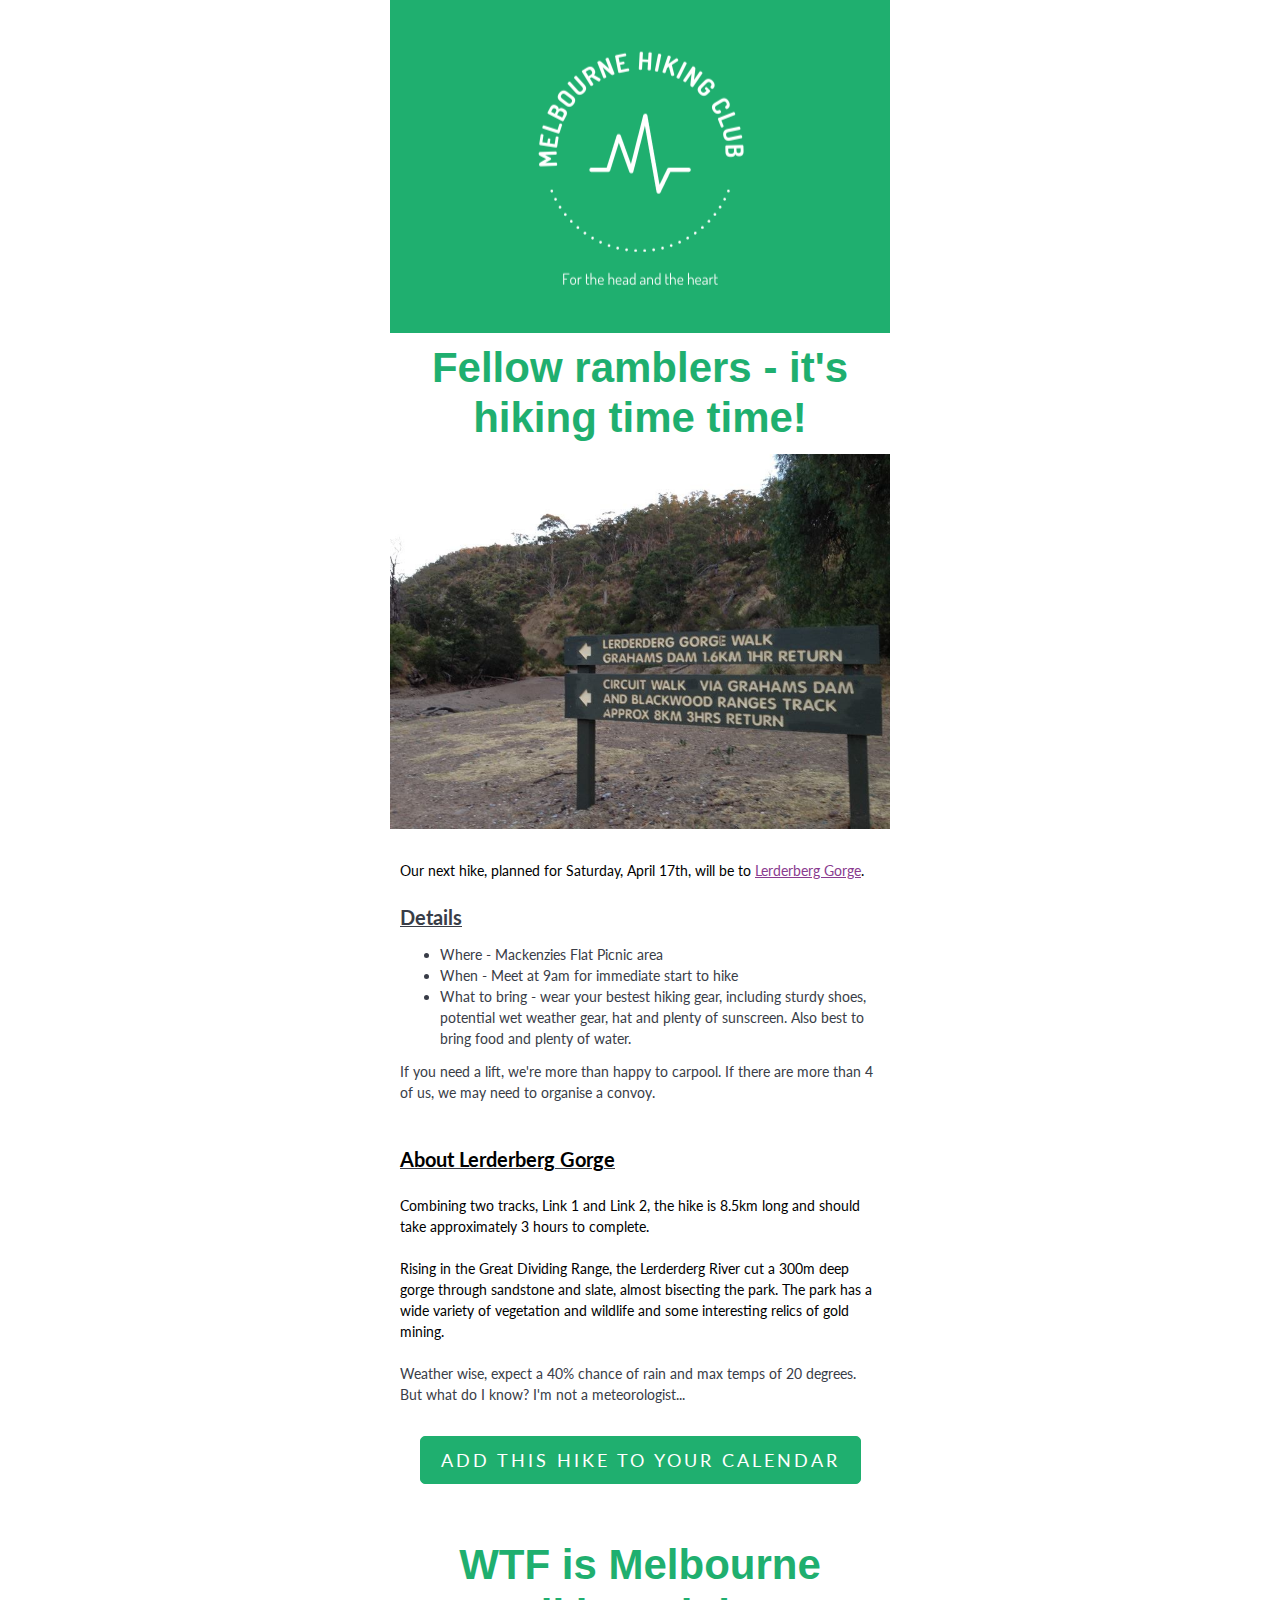
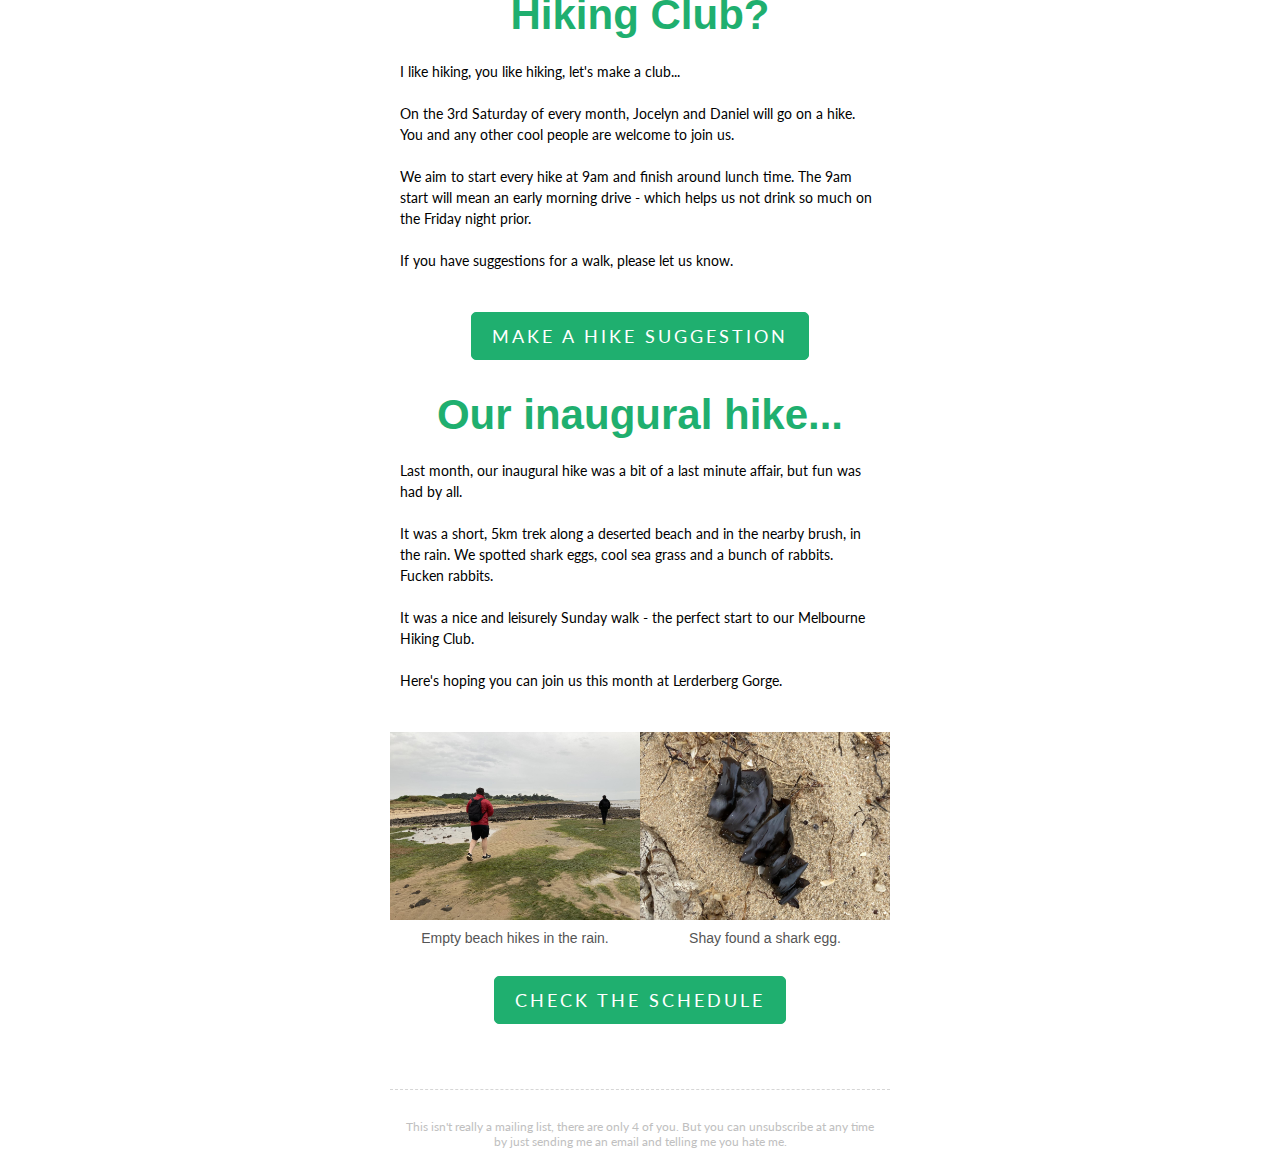
==== commit cf18553b: "added more detail to index content" ====
--- a/index.html
+++ b/index.html
@@ -216,33 +216,49 @@
 </tbody>
 </table>
 <!--[if mso]><table width="100%" cellpadding="0" cellspacing="0" border="0"><tr><td style="padding-right: 10px; padding-left: 10px; padding-top: 10px; padding-bottom: 10px; font-family: Tahoma, Verdana, sans-serif"><![endif]-->
-<div style="color:#393d47;font-family:'Lato', Tahoma, Verdana, Segoe, sans-serif;line-height:1.5;padding-top:10px;padding-right:10px;padding-bottom:10px;padding-left:10px;">
-<div class="txtTinyMce-wrapper" style="line-height: 1.5; font-size: 12px; font-family: 'Lato', Tahoma, Verdana, Segoe, sans-serif; color: #393d47; mso-line-height-alt: 18px;">
-<p style="font-size: 14px; line-height: 1.5; word-break: break-word; font-family: 'Lato', Tahoma, Verdana, Segoe, sans-serif; mso-line-height-alt: 21px; margin: 0;"><span style="color: #000000;">Our next hike, planned for Saturday, April 17th, will be to <a href="https://www.trailhiking.com.au/lerderderg-gorge-via-link-tracks-1-and-2/" rel="noopener" style="text-decoration: underline; color: #8a3b8f;" target="_blank">Lerderberg Gorge</a>.</span></p>
-<p style="font-size: 14px; line-height: 1.5; word-break: break-word; font-family: 'Lato', Tahoma, Verdana, Segoe, sans-serif; mso-line-height-alt: 21px; margin: 0;"> </p>
-<p style="font-size: 14px; line-height: 1.5; word-break: break-word; font-family: 'Lato', Tahoma, Verdana, Segoe, sans-serif; mso-line-height-alt: 21px; margin: 0;"><span style="color: #000000;">Combining two tracks, Link 1 and Link 2, the hike is 8.5km long and should take approximately 3 hours to complete.</span></p>
-<p style="font-size: 14px; line-height: 1.5; word-break: break-word; font-family: 'Lato', Tahoma, Verdana, Segoe, sans-serif; mso-line-height-alt: 21px; margin: 0;"> </p>
-<p style="font-size: 14px; line-height: 1.5; word-break: break-word; font-family: 'Lato', Tahoma, Verdana, Segoe, sans-serif; mso-line-height-alt: 21px; margin: 0;"><span style="color: #000000;">Rising in the Great Dividing Range, the Lerderderg River cut a 300m deep gorge through sandstone and slate, almost bisecting the park. The park has a wide variety of vegetation and wildlife and some interesting relics of gold mining.</span></p>
-<p style="font-size: 14px; line-height: 1.5; word-break: break-word; font-family: 'Lato', Tahoma, Verdana, Segoe, sans-serif; mso-line-height-alt: 21px; margin: 0;"> </p>
-<p style="font-size: 14px; line-height: 1.5; word-break: break-word; font-family: 'Lato', Tahoma, Verdana, Segoe, sans-serif; mso-line-height-alt: 21px; margin: 0;"><span style="color: #000000;">Weather wise, expect a 40% chance of rain and max temps of 20 degrees. But what do I know? I'm not a meteorologist...</span></p>
-</div>
-</div>
-<!--[if mso]></td></tr></table><![endif]-->
-<table border="0" cellpadding="0" cellspacing="0" class="divider" role="presentation" style="table-layout: fixed; vertical-align: top; border-spacing: 0; border-collapse: collapse; mso-table-lspace: 0pt; mso-table-rspace: 0pt; min-width: 100%; -ms-text-size-adjust: 100%; -webkit-text-size-adjust: 100%;" valign="top" width="100%">
-<tbody>
-<tr style="vertical-align: top;" valign="top">
-<td class="divider_inner" style="word-break: break-word; vertical-align: top; min-width: 100%; -ms-text-size-adjust: 100%; -webkit-text-size-adjust: 100%; padding-top: 0px; padding-right: 0px; padding-bottom: 0px; padding-left: 0px;" valign="top">
-<table align="center" border="0" cellpadding="0" cellspacing="0" class="divider_content" height="10" role="presentation" style="table-layout: fixed; vertical-align: top; border-spacing: 0; border-collapse: collapse; mso-table-lspace: 0pt; mso-table-rspace: 0pt; border-top: 1px solid transparent; height: 10px; width: 100%;" valign="top" width="100%">
-<tbody>
-<tr style="vertical-align: top;" valign="top">
-<td height="10" style="word-break: break-word; vertical-align: top; -ms-text-size-adjust: 100%; -webkit-text-size-adjust: 100%;" valign="top"><span></span></td>
-</tr>
-</tbody>
-</table>
-</td>
-</tr>
-</tbody>
-</table>
+	<div style="color:#393d47;font-family:'Lato', Tahoma, Verdana, Segoe, sans-serif;line-height:1.5;padding-top:10px;padding-right:10px;padding-bottom:10px;padding-left:10px;">
+		<div class="txtTinyMce-wrapper" style="line-height: 1.5; font-size: 12px; font-family: 'Lato', Tahoma, Verdana, Segoe, sans-serif; color: #393d47; mso-line-height-alt: 18px;">
+		<p style="font-size: 14px; line-height: 1.5; word-break: break-word; font-family: 'Lato', Tahoma, Verdana, Segoe, sans-serif; mso-line-height-alt: 21px; margin: 0;"><span style="color: #000000;">Our next hike, planned for Saturday, April 17th, will be to <a href="https://www.trailhiking.com.au/lerderderg-gorge-via-link-tracks-1-and-2/" rel="noopener" style="text-decoration: underline; color: #8a3b8f;" target="_blank">Lerderberg Gorge</a>.</span></p>
+		<p style="font-size: 14px; line-height: 1.5; word-break: break-word; font-family: 'Lato', Tahoma, Verdana, Segoe, sans-serif; mso-line-height-alt: 21px; margin: 0;"> </p>
+		<p style="font-size: 14px; line-height: 1.5; word-break: break-word; font-family: 'Lato', Tahoma, Verdana, Segoe, sans-serif; mso-line-height-alt: 21px; margin: 0;"><u><strong><span style="font-size: 20px;">Details</span></strong></u></p>
+		<ul>
+		<li style="font-size: 14px; line-height: 1.5; word-break: break-word; mso-line-height-alt: 21px;"><span style="font-size: 14px;">Where - Mackenzies Flat Picnic area</span></li>
+		<li style="font-size: 14px; line-height: 1.5; word-break: break-word; mso-line-height-alt: 21px;"><span style="font-size: 14px;">When - Meet at 9am for immediate start to hike</span></li>
+		<li style="font-size: 14px; line-height: 1.5; word-break: break-word; mso-line-height-alt: 21px;"><span style="font-size: 14px;">What to bring - wear your bestest hiking gear, including sturdy shoes, potential wet weather gear, hat and plenty of sunscreen. Also best to bring food and plenty of water.</span></li>
+		</ul>
+		<p style="line-height: 1.5; font-family: 'Lato', Tahoma, Verdana, Segoe, sans-serif; word-break: break-word; font-size: 14px; mso-line-height-alt: 21px; margin: 0;"><span style="font-size: 14px;">If you need a lift, we're more than happy to carpool. If there are more than 4 of us, we may need to organise a convoy.</span></p>
+		<p style="font-size: 14px; line-height: 1.5; word-break: break-word; font-family: 'Lato', Tahoma, Verdana, Segoe, sans-serif; mso-line-height-alt: 21px; margin: 0;"> </p>
+		</div>
+		</div>
+		<!--[if mso]></td></tr></table><![endif]-->
+		<!--[if mso]><table width="100%" cellpadding="0" cellspacing="0" border="0"><tr><td style="padding-right: 10px; padding-left: 10px; padding-top: 10px; padding-bottom: 10px; font-family: Tahoma, Verdana, sans-serif"><![endif]-->
+		<div style="color:#393d47;font-family:'Lato', Tahoma, Verdana, Segoe, sans-serif;line-height:1.5;padding-top:10px;padding-right:10px;padding-bottom:10px;padding-left:10px;">
+		<div class="txtTinyMce-wrapper" style="line-height: 1.5; font-size: 12px; font-family: 'Lato', Tahoma, Verdana, Segoe, sans-serif; color: #393d47; mso-line-height-alt: 18px;">
+		<p style="font-size: 14px; line-height: 1.5; word-break: break-word; font-family: 'Lato', Tahoma, Verdana, Segoe, sans-serif; mso-line-height-alt: 21px; margin: 0;"><u><strong><span style="color: #000000; font-size: 20px;">About Lerderberg Gorge</span></strong></u></p>
+		<p style="font-size: 14px; line-height: 1.5; word-break: break-word; font-family: 'Lato', Tahoma, Verdana, Segoe, sans-serif; mso-line-height-alt: 21px; margin: 0;"> </p>
+		<p style="font-size: 14px; line-height: 1.5; word-break: break-word; font-family: 'Lato', Tahoma, Verdana, Segoe, sans-serif; mso-line-height-alt: 21px; margin: 0;"><span style="color: #000000;">Combining two tracks, Link 1 and Link 2, the hike is 8.5km long and should take approximately 3 hours to complete.</span></p>
+		<p style="font-size: 14px; line-height: 1.5; word-break: break-word; font-family: 'Lato', Tahoma, Verdana, Segoe, sans-serif; mso-line-height-alt: 21px; margin: 0;"> </p>
+		<p style="font-size: 14px; line-height: 1.5; word-break: break-word; font-family: 'Lato', Tahoma, Verdana, Segoe, sans-serif; mso-line-height-alt: 21px; margin: 0;"><span style="color: #000000;">Rising in the Great Dividing Range, the Lerderderg River cut a 300m deep gorge through sandstone and slate, almost bisecting the park. The park has a wide variety of vegetation and wildlife and some interesting relics of gold mining.</span></p>
+		<p style="font-size: 14px; line-height: 1.5; word-break: break-word; font-family: 'Lato', Tahoma, Verdana, Segoe, sans-serif; mso-line-height-alt: 21px; margin: 0;"> </p>
+		<p style="font-size: 14px; line-height: 1.5; word-break: break-word; font-family: 'Lato', Tahoma, Verdana, Segoe, sans-serif; mso-line-height-alt: 21px; margin: 0;">Weather wise, expect a 40% chance of rain and max temps of 20 degrees. But what do I know? I'm not a meteorologist...</p>
+		</div>
+		</div>
+		<!--[if mso]></td></tr></table><![endif]-->
+		<table border="0" cellpadding="0" cellspacing="0" class="divider" role="presentation" style="table-layout: fixed; vertical-align: top; border-spacing: 0; border-collapse: collapse; mso-table-lspace: 0pt; mso-table-rspace: 0pt; min-width: 100%; -ms-text-size-adjust: 100%; -webkit-text-size-adjust: 100%;" valign="top" width="100%">
+		<tbody>
+		<tr style="vertical-align: top;" valign="top">
+		<td class="divider_inner" style="word-break: break-word; vertical-align: top; min-width: 100%; -ms-text-size-adjust: 100%; -webkit-text-size-adjust: 100%; padding-top: 0px; padding-right: 0px; padding-bottom: 0px; padding-left: 0px;" valign="top">
+		<table align="center" border="0" cellpadding="0" cellspacing="0" class="divider_content" height="10" role="presentation" style="table-layout: fixed; vertical-align: top; border-spacing: 0; border-collapse: collapse; mso-table-lspace: 0pt; mso-table-rspace: 0pt; border-top: 1px solid transparent; height: 10px; width: 100%;" valign="top" width="100%">
+		<tbody>
+		<tr style="vertical-align: top;" valign="top">
+		<td height="10" style="word-break: break-word; vertical-align: top; -ms-text-size-adjust: 100%; -webkit-text-size-adjust: 100%;" valign="top"><span></span></td>
+		</tr>
+		</tbody>
+		</table>
+		</td>
+		</tr>
+		</tbody>
+		</table>
 <div align="center" class="button-container" style="padding-top:10px;padding-right:10px;padding-bottom:15px;padding-left:10px;">
 <!--[if mso]><table width="100%" cellpadding="0" cellspacing="0" border="0" style="border-spacing: 0; border-collapse: collapse; mso-table-lspace:0pt; mso-table-rspace:0pt;"><tr><td style="padding-top: 10px; padding-right: 10px; padding-bottom: 15px; padding-left: 10px" align="center"><v:roundrect xmlns:v="urn:schemas-microsoft-com:vml" xmlns:w="urn:schemas-microsoft-com:office:word" href="https://www.trailhiking.com.au/lerderderg-gorge-via-link-tracks-1-and-2/" style="height:36pt;width:324.75pt;v-text-anchor:middle;" arcsize="11%" strokeweight="0.75pt" strokecolor="#1faf6f" fillcolor="#1faf6f"><w:anchorlock/><v:textbox inset="0,0,0,0"><center style="color:#ffffff; font-family:Tahoma, Verdana, sans-serif; font-size:18px"><![endif]--><a href="docs/Lerderberg_Gorge_Hike.ics" style="-webkit-text-size-adjust: none; text-decoration: none; display: inline-block; color: #ffffff; background-color: #1faf6f; border-radius: 5px; -webkit-border-radius: 5px; -moz-border-radius: 5px; width: auto; width: auto; border-top: 1px solid #1faf6f; border-right: 1px solid #1faf6f; border-bottom: 1px solid #1faf6f; border-left: 1px solid #1faf6f; padding-top: 5px; padding-bottom: 5px; font-family: 'Lato', Tahoma, Verdana, Segoe, sans-serif; text-align: center; mso-border-alt: none; word-break: keep-all;" target="_blank"><span style="padding-left:20px;padding-right:20px;font-size:18px;display:inline-block;letter-spacing:3px;"><span style="font-size: 16px; line-height: 2; word-break: break-word; font-family: 'Lato', Tahoma, Verdana, Segoe, sans-serif; mso-line-height-alt: 32px;"><span data-mce-style="font-size: 18px; line-height: 36px;" style="font-size: 18px; line-height: 36px;">ADD THIS HIKE TO YOUR CALENDAR</span></span></span></a>
 <!--[if mso]></center></v:textbox></v:roundrect></td></tr></table><![endif]-->
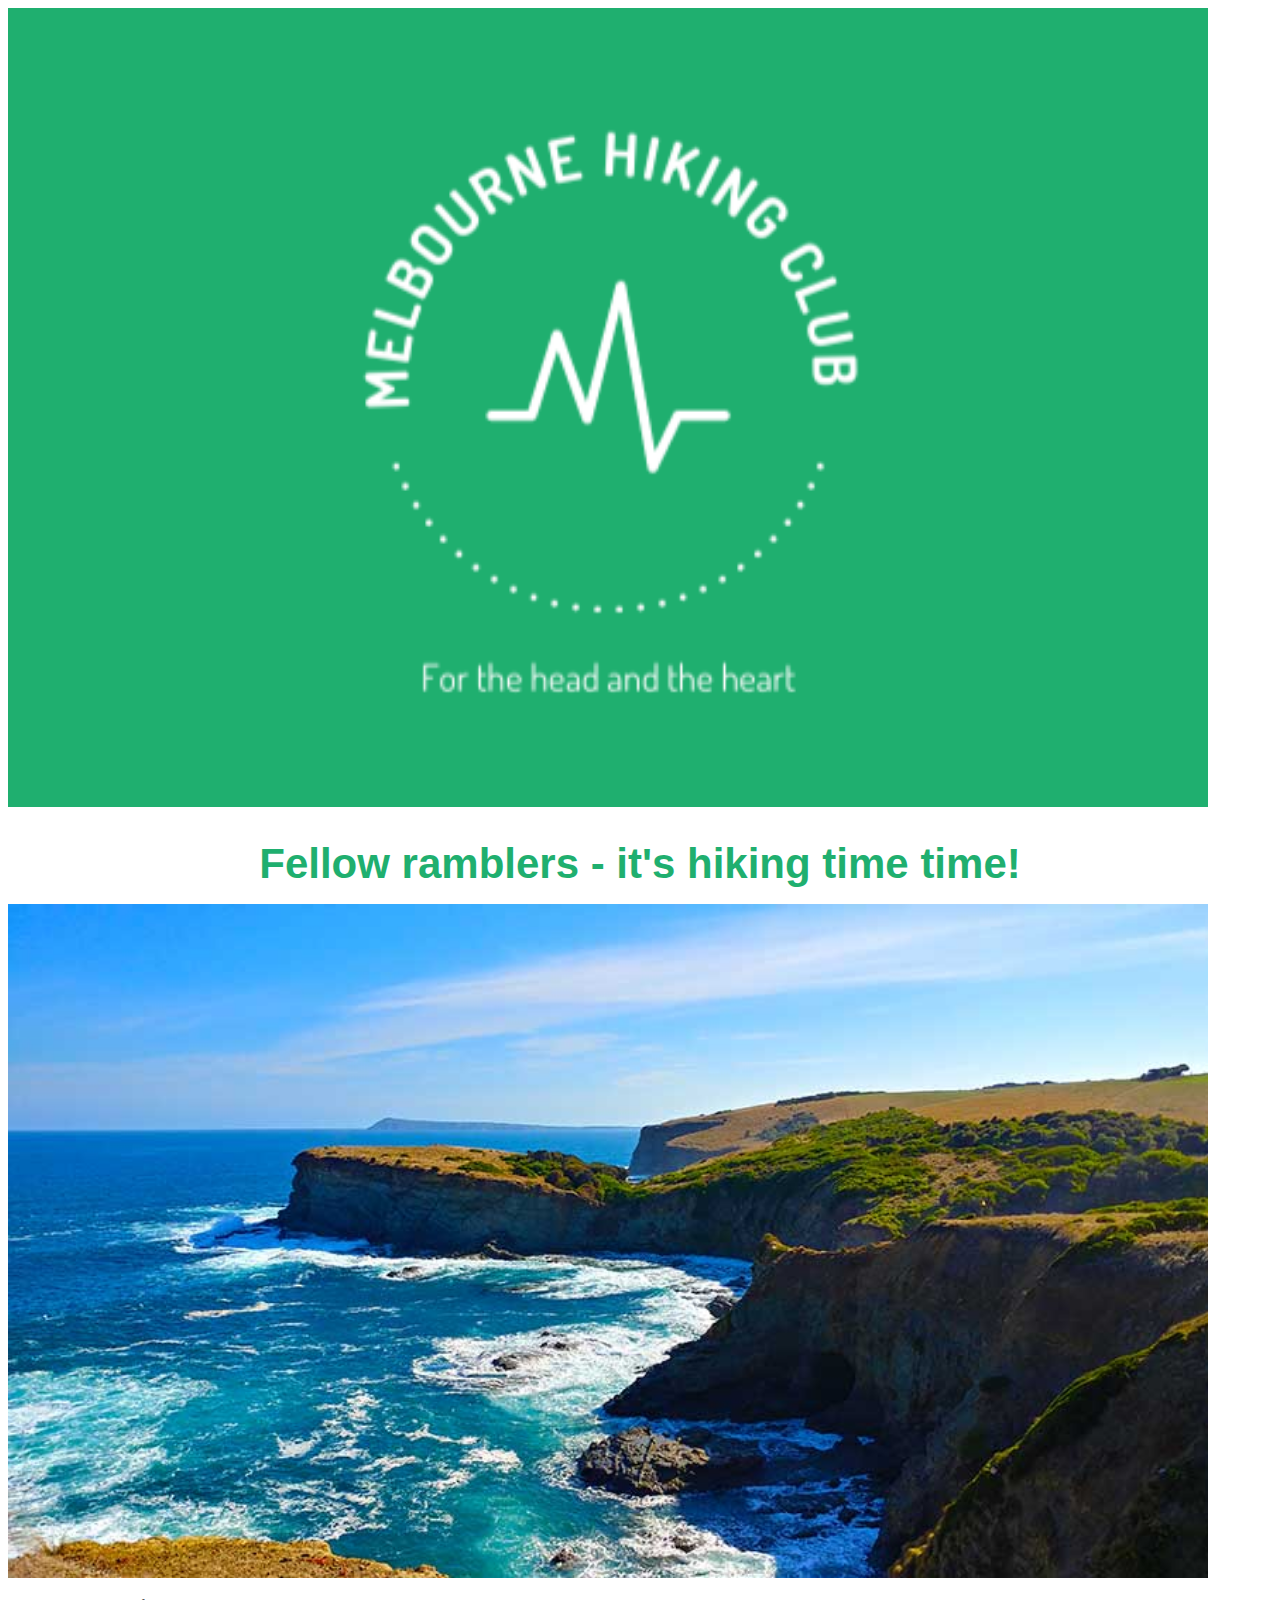
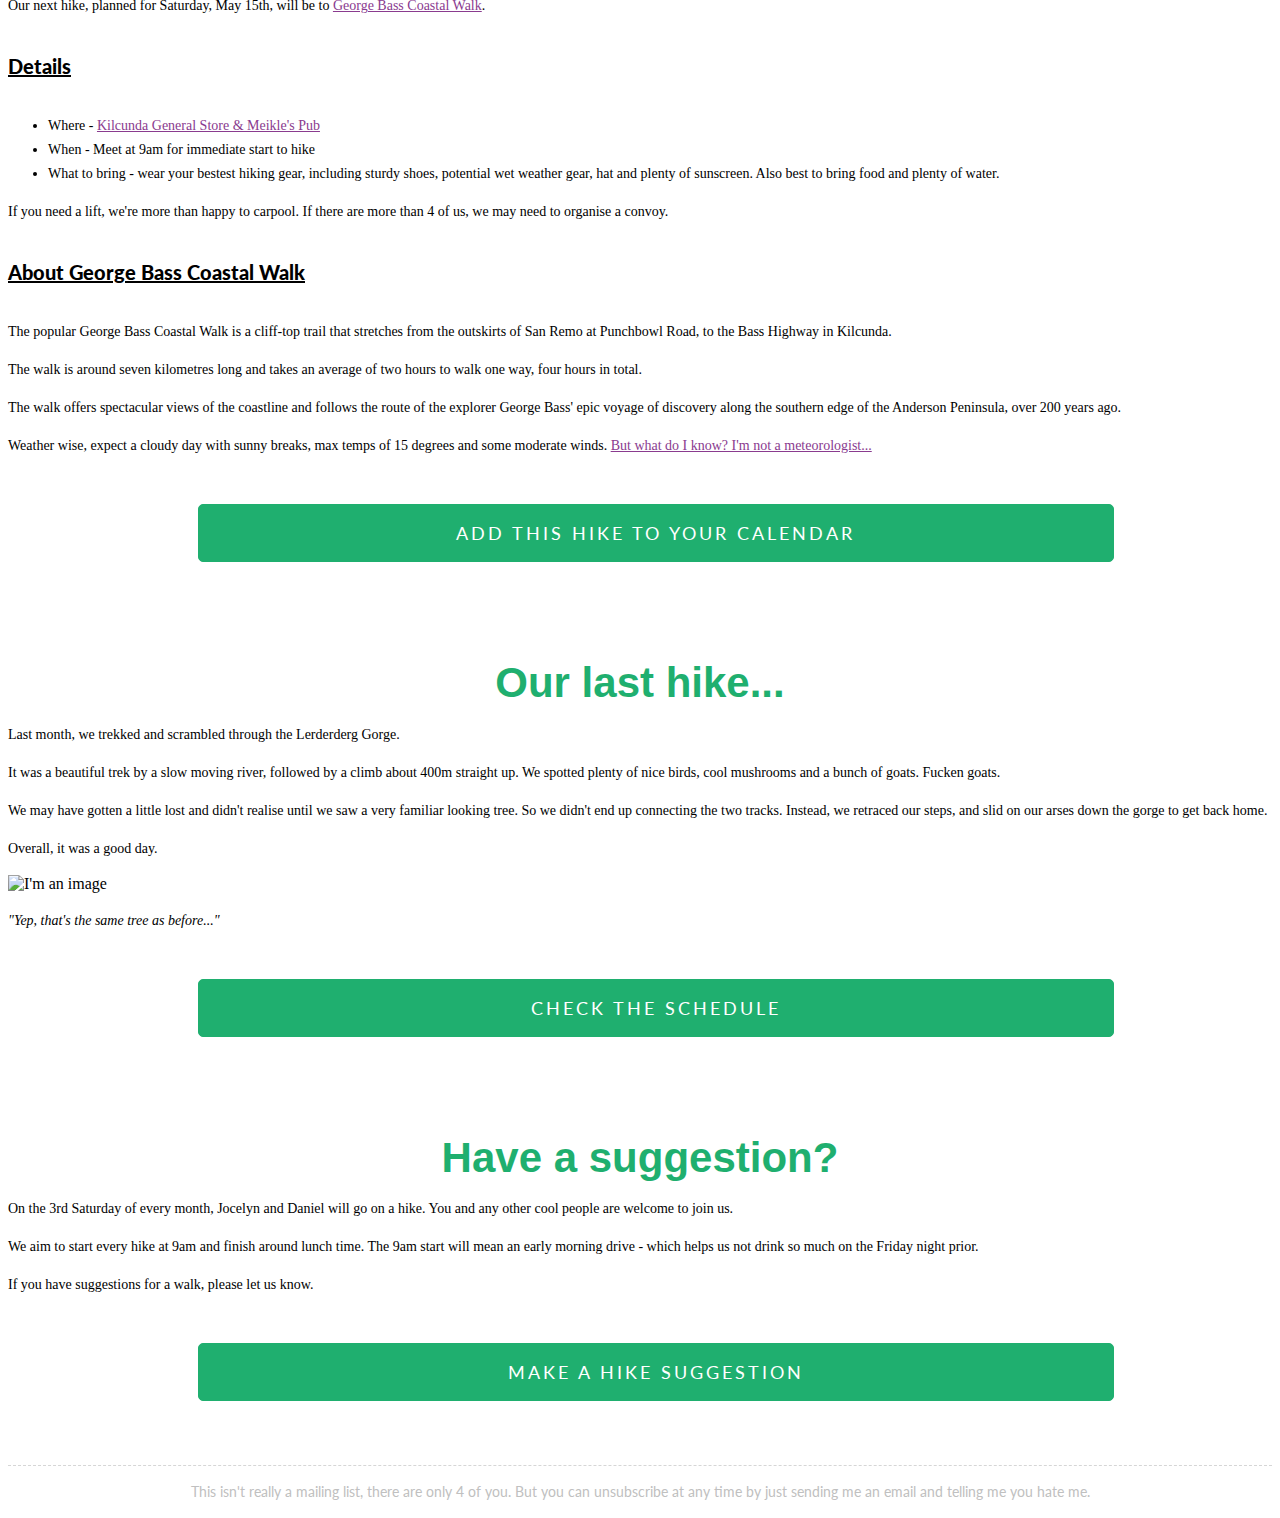
==== commit 6a4a590c: "updated with new hike" ====
--- a/index.html
+++ b/index.html
@@ -1,16 +1,11 @@
-<!DOCTYPE html PUBLIC "-//W3C//DTD XHTML 1.0 Transitional //EN" "http://www.w3.org/TR/xhtml1/DTD/xhtml1-transitional.dtd">
-
-<html xmlns="http://www.w3.org/1999/xhtml" xmlns:o="urn:schemas-microsoft-com:office:office" xmlns:v="urn:schemas-microsoft-com:vml">
+<!DOCTYPE html>
+<html lang="en">
 <head>
-<!--[if gte mso 9]><xml><o:OfficeDocumentSettings><o:AllowPNG/><o:PixelsPerInch>96</o:PixelsPerInch></o:OfficeDocumentSettings></xml><![endif]-->
-<meta content="text/html; charset=utf-8" http-equiv="Content-Type"/>
-<meta content="width=device-width" name="viewport"/>
-<!--[if !mso]><!-->
-<meta content="IE=edge" http-equiv="X-UA-Compatible"/>
-<!--<![endif]-->
-<title></title>
-<!--[if !mso]><!-->
-<link href="https://fonts.googleapis.com/css?family=Abril+Fatface" rel="stylesheet" type="text/css"/>
+    <meta charset="UTF-8">
+    <meta http-equiv="X-UA-Compatible" content="IE=edge">
+    <meta name="viewport" content="width=device-width, initial-scale=1.0">
+    <title>Melbourne Hiking Club</title>
+    <link href="https://fonts.googleapis.com/css?family=Abril+Fatface" rel="stylesheet" type="text/css"/>
 <link href="https://fonts.googleapis.com/css?family=Alegreya" rel="stylesheet" type="text/css"/>
 <link href="https://fonts.googleapis.com/css?family=Arvo" rel="stylesheet" type="text/css"/>
 <link href="https://fonts.googleapis.com/css?family=Cabin" rel="stylesheet" type="text/css"/>
@@ -21,472 +16,104 @@
 <link href="https://fonts.googleapis.com/css?family=Lato" rel="stylesheet" type="text/css"/>
 <link href="https://fonts.googleapis.com/css2?family=Satisfy&amp;display=swap" rel="stylesheet" type="text/css"/>
 <link href="https://fonts.googleapis.com/css?family=Bitter" rel="stylesheet" type="text/css"/>
+<link href="https://cdn.jsdelivr.net/npm/bootstrap@5.0.0/dist/css/bootstrap.min.css" rel="stylesheet" integrity="sha384-wEmeIV1mKuiNpC+IOBjI7aAzPcEZeedi5yW5f2yOq55WWLwNGmvvx4Um1vskeMj0" crossorigin="anonymous">
+<link href="docs/hike.css" rel="stylesheet" type="text/css"/>
 <link href="https://fonts.googleapis.com/css?family=Roboto+Slab" rel="stylesheet" type="text/css"/>
-<!--<![endif]-->
-<style type="text/css">
-		body {
-			margin: 0;
-			padding: 0;
-		}
 
-		table,
-		td,
-		tr {
-			vertical-align: top;
-			border-collapse: collapse;
-		}
+</head>
+<body>
+    <div class="row">
+        <div class="col-sm-0 col-md-3"></div>
+        <div class="col-sm-12 col-md-6">
+            <div class="jumbotron">
+                <img alt="Melbourne Hiking Club Logo"  src="img/logo.png" title="Melbourne Hiking Club Logo"/>
+            </div>
+            <p>
+                <h2><strong>Fellow ramblers - it's hiking time time! </strong></h2>
+            </p>
+            <img alt="George Bass Coastal Walk" src="img/George-Bass-coastal-walk-looking-back-from-Kilcunda-way.jpeg" title="George Bass Coastal Walk" width="500"/>
+           
+            <p>Our next hike, planned for Saturday, May 15th, will be to <a href="https://walkingmaps.com.au/walk/89" rel="noopener" style="text-decoration: underline; color: #8a3b8f;" target="_blank">George Bass Coastal Walk</a>.</span></p>
+            
+            <h3><strong>Details</strong></h3>
+                <ul>
+                <li>Where - <a href="https://goo.gl/maps/TRsw7otdaBgtvjoN6">Kilcunda General Store & Meikle's Pub</a></li>
+                <li>When - Meet at 9am for immediate start to hike</li>
+                <li>What to bring - wear your bestest hiking gear, including sturdy shoes, potential wet weather gear, hat and plenty of sunscreen. Also best to bring food and plenty of water.</li>
+                </ul>
+                <p>
+                    If you need a lift, we're more than happy to carpool. If there are more than 4 of us, we may need to organise a convoy.
+                    </p>
 
-		* {
-			line-height: inherit;
-		}
+            <h3><strong>About George Bass Coastal Walk</strong></h3>
+            <p>
+                The popular George Bass Coastal Walk is a cliff-top trail that stretches from the outskirts of San Remo at Punchbowl Road, to the Bass Highway in Kilcunda.
+                </p>
+		
+		    <p>
+                The walk is around seven kilometres long and takes an average of two hours to walk one way, four hours in total.
+                </p>
+                
+            <p>
+                The walk offers spectacular views of the coastline and follows the route of the explorer George Bass' epic voyage of discovery along the southern edge of the Anderson Peninsula, over 200 years ago.
+                </p>
+	
+		    <p>
+                Weather wise, expect a cloudy day with sunny breaks, max temps of 15 degrees and some moderate winds. <a href="https://www.theweathernetwork.com/au/14-day-weather-trend/victoria/wonthaggi-2">But what do I know? I'm not a meteorologist...</a>
+                </p>
 
-		a[x-apple-data-detectors=true] {
-			color: inherit !important;
-			text-decoration: none !important;
-		}
-	</style>
-<style id="media-query" type="text/css">
-		@media (max-width: 520px) {
-
-			.block-grid,
-			.col {
-				min-width: 320px !important;
-				max-width: 100% !important;
-				display: block !important;
-			}
-
-			.block-grid {
-				width: 100% !important;
-			}
-
-			.col {
-				width: 100% !important;
-			}
-
-			.col_cont {
-				margin: 0 auto;
-			}
-
-			img.fullwidth,
-			img.fullwidthOnMobile {
-				max-width: 100% !important;
-			}
-
-			.no-stack .col {
-				min-width: 0 !important;
-				display: table-cell !important;
-			}
-
-			.no-stack.two-up .col {
-				width: 50% !important;
-			}
-
-			.no-stack .col.num2 {
-				width: 16.6% !important;
-			}
-
-			.no-stack .col.num3 {
-				width: 25% !important;
-			}
-
-			.no-stack .col.num4 {
-				width: 33% !important;
-			}
-
-			.no-stack .col.num5 {
-				width: 41.6% !important;
-			}
-
-			.no-stack .col.num6 {
-				width: 50% !important;
-			}
-
-			.no-stack .col.num7 {
-				width: 58.3% !important;
-			}
-
-			.no-stack .col.num8 {
-				width: 66.6% !important;
-			}
-
-			.no-stack .col.num9 {
-				width: 75% !important;
-			}
-
-			.no-stack .col.num10 {
-				width: 83.3% !important;
-			}
-
-			.video-block {
-				max-width: none !important;
-			}
-
-			.mobile_hide {
-				min-height: 0px;
-				max-height: 0px;
-				max-width: 0px;
-				display: none;
-				overflow: hidden;
-				font-size: 0px;
-			}
-
-			.desktop_hide {
-				display: block !important;
-				max-height: none !important;
-			}
-		}
-	</style>
-<style id="icon-media-query" type="text/css">
-		@media (max-width: 520px) {
-			.icons-inner {
-				text-align: center;
-			}
-
-			.icons-inner td {
-				margin: 0 auto;
-			}
-		}
-	</style>
-</head>
-<body class="clean-body" style="margin: 0; padding: 0; -webkit-text-size-adjust: 100%; background-color: #FFFFFF;">
-<!--[if IE]><div class="ie-browser"><![endif]-->
-<table bgcolor="#FFFFFF" cellpadding="0" cellspacing="0" class="nl-container" role="presentation" style="table-layout: fixed; vertical-align: top; min-width: 320px; border-spacing: 0; border-collapse: collapse; mso-table-lspace: 0pt; mso-table-rspace: 0pt; background-color: #FFFFFF; width: 100%;" valign="top" width="100%">
-<tbody>
-<tr style="vertical-align: top;" valign="top">
-<td style="word-break: break-word; vertical-align: top;" valign="top">
-<!--[if (mso)|(IE)]><table width="100%" cellpadding="0" cellspacing="0" border="0"><tr><td align="center" style="background-color:#FFFFFF"><![endif]-->
-<div style="background-color:#ffffff;">
-<div class="block-grid" style="min-width: 320px; max-width: 500px; overflow-wrap: break-word; word-wrap: break-word; word-break: break-word; Margin: 0 auto; background-color: transparent;">
-<div style="border-collapse: collapse;display: table;width: 100%;background-color:transparent;">
-<!--[if (mso)|(IE)]><table width="100%" cellpadding="0" cellspacing="0" border="0" style="background-color:#ffffff;"><tr><td align="center"><table cellpadding="0" cellspacing="0" border="0" style="width:500px"><tr class="layout-full-width" style="background-color:transparent"><![endif]-->
-<!--[if (mso)|(IE)]><td align="center" width="500" style="background-color:transparent;width:500px; border-top: 0px solid transparent; border-left: 0px solid transparent; border-bottom: 0px solid transparent; border-right: 0px solid transparent;" valign="top"><table width="100%" cellpadding="0" cellspacing="0" border="0"><tr><td style="padding-right: 0px; padding-left: 0px; padding-top:0px; padding-bottom:0px;"><![endif]-->
-<div class="col num12" style="min-width: 320px; max-width: 500px; display: table-cell; vertical-align: top; width: 500px;">
-<div class="col_cont" style="width:100% !important;">
-<!--[if (!mso)&(!IE)]><!-->
-<div style="border-top:0px solid transparent; border-left:0px solid transparent; border-bottom:0px solid transparent; border-right:0px solid transparent; padding-top:0px; padding-bottom:0px; padding-right: 0px; padding-left: 0px;">
-<!--<![endif]-->
-<div align="center" class="img-container center autowidth" style="padding-right: 0px;padding-left: 0px;">
-<!--[if mso]><table width="100%" cellpadding="0" cellspacing="0" border="0"><tr style="line-height:0px"><td style="padding-right: 0px;padding-left: 0px;" align="center"><![endif]--><img align="center" alt="Melbourne Hiking Club Logo" border="0" class="center autowidth" src="img/logo.png" style="text-decoration: none; -ms-interpolation-mode: bicubic; height: auto; border: 0; width: 100%; max-width: 500px; display: block;" title="Melbourne Hiking Club Logo" width="500"/>
-<!--[if mso]></td></tr></table><![endif]-->
-</div>
-<table cellpadding="0" cellspacing="0" role="presentation" style="table-layout: fixed; vertical-align: top; border-spacing: 0; border-collapse: collapse; mso-table-lspace: 0pt; mso-table-rspace: 0pt;" valign="top" width="100%">
-<tr style="vertical-align: top;" valign="top">
-<td align="center" style="word-break: break-word; vertical-align: top; padding-bottom: 10px; padding-left: 10px; padding-right: 10px; padding-top: 10px; text-align: center; width: 100%;" valign="top" width="100%">
-<h1 style="color:#1faf6f;direction:ltr;font-family:'Helvetica Neue', Helvetica, Arial, sans-serif;font-size:42px;font-weight:normal;letter-spacing:normal;line-height:120%;text-align:center;margin-top:0;margin-bottom:0;"><strong>Fellow ramblers - it's hiking time time! </strong></h1>
-</td>
-</tr>
-</table>
-<!--[if (!mso)&(!IE)]><!-->
-</div>
-<!--<![endif]-->
-</div>
-</div>
-<!--[if (mso)|(IE)]></td></tr></table><![endif]-->
-<!--[if (mso)|(IE)]></td></tr></table></td></tr></table><![endif]-->
-</div>
-</div>
-</div>
-<div style="background-color:#ffffff;">
-<div class="block-grid" style="min-width: 320px; max-width: 500px; overflow-wrap: break-word; word-wrap: break-word; word-break: break-word; Margin: 0 auto; background-color: transparent;">
-<div style="border-collapse: collapse;display: table;width: 100%;background-color:transparent;">
-<!--[if (mso)|(IE)]><table width="100%" cellpadding="0" cellspacing="0" border="0" style="background-color:#ffffff;"><tr><td align="center"><table cellpadding="0" cellspacing="0" border="0" style="width:500px"><tr class="layout-full-width" style="background-color:transparent"><![endif]-->
-<!--[if (mso)|(IE)]><td align="center" width="500" style="background-color:transparent;width:500px; border-top: 0px solid transparent; border-left: 0px solid transparent; border-bottom: 0px solid transparent; border-right: 0px solid transparent;" valign="top"><table width="100%" cellpadding="0" cellspacing="0" border="0"><tr><td style="padding-right: 0px; padding-left: 0px; padding-top:0px; padding-bottom:0px;"><![endif]-->
-<div class="col num12" style="min-width: 320px; max-width: 500px; display: table-cell; vertical-align: top; width: 500px;">
-<div class="col_cont" style="width:100% !important;">
-<!--[if (!mso)&(!IE)]><!-->
-<div style="border-top:0px solid transparent; border-left:0px solid transparent; border-bottom:0px solid transparent; border-right:0px solid transparent; padding-top:0px; padding-bottom:0px; padding-right: 0px; padding-left: 0px;">
-<!--<![endif]-->
-<div align="center" class="img-container center autowidth" style="padding-right: 0px;padding-left: 0px;">
-<!--[if mso]><table width="100%" cellpadding="0" cellspacing="0" border="0"><tr style="line-height:0px"><td style="padding-right: 0px;padding-left: 0px;" align="center"><![endif]--><img align="center" alt="Lerderberg Gorge" border="0" class="center autowidth" src="img/lerderberg.jpeg" style="text-decoration: none; -ms-interpolation-mode: bicubic; height: auto; border: 0; width: 100%; max-width: 500px; display: block;" title="Lerderberg Gorge" width="500"/>
-<!--[if mso]></td></tr></table><![endif]-->
-</div>
-<table border="0" cellpadding="0" cellspacing="0" class="divider" role="presentation" style="table-layout: fixed; vertical-align: top; border-spacing: 0; border-collapse: collapse; mso-table-lspace: 0pt; mso-table-rspace: 0pt; min-width: 100%; -ms-text-size-adjust: 100%; -webkit-text-size-adjust: 100%;" valign="top" width="100%">
-<tbody>
-<tr style="vertical-align: top;" valign="top">
-<td class="divider_inner" style="word-break: break-word; vertical-align: top; min-width: 100%; -ms-text-size-adjust: 100%; -webkit-text-size-adjust: 100%; padding-top: 0px; padding-right: 0px; padding-bottom: 0px; padding-left: 0px;" valign="top">
-<table align="center" border="0" cellpadding="0" cellspacing="0" class="divider_content" height="20" role="presentation" style="table-layout: fixed; vertical-align: top; border-spacing: 0; border-collapse: collapse; mso-table-lspace: 0pt; mso-table-rspace: 0pt; border-top: 1px solid transparent; height: 20px; width: 100%;" valign="top" width="100%">
-<tbody>
-<tr style="vertical-align: top;" valign="top">
-<td height="20" style="word-break: break-word; vertical-align: top; -ms-text-size-adjust: 100%; -webkit-text-size-adjust: 100%;" valign="top"><span></span></td>
-</tr>
-</tbody>
-</table>
-</td>
-</tr>
-</tbody>
-</table>
-<!--[if mso]><table width="100%" cellpadding="0" cellspacing="0" border="0"><tr><td style="padding-right: 10px; padding-left: 10px; padding-top: 10px; padding-bottom: 10px; font-family: Tahoma, Verdana, sans-serif"><![endif]-->
-	<div style="color:#393d47;font-family:'Lato', Tahoma, Verdana, Segoe, sans-serif;line-height:1.5;padding-top:10px;padding-right:10px;padding-bottom:10px;padding-left:10px;">
-		<div class="txtTinyMce-wrapper" style="line-height: 1.5; font-size: 12px; font-family: 'Lato', Tahoma, Verdana, Segoe, sans-serif; color: #393d47; mso-line-height-alt: 18px;">
-		<p style="font-size: 14px; line-height: 1.5; word-break: break-word; font-family: 'Lato', Tahoma, Verdana, Segoe, sans-serif; mso-line-height-alt: 21px; margin: 0;"><span style="color: #000000;">Our next hike, planned for Saturday, April 17th, will be to <a href="https://www.trailhiking.com.au/lerderderg-gorge-via-link-tracks-1-and-2/" rel="noopener" style="text-decoration: underline; color: #8a3b8f;" target="_blank">Lerderberg Gorge</a>.</span></p>
-		<p style="font-size: 14px; line-height: 1.5; word-break: break-word; font-family: 'Lato', Tahoma, Verdana, Segoe, sans-serif; mso-line-height-alt: 21px; margin: 0;"> </p>
-		<p style="font-size: 14px; line-height: 1.5; word-break: break-word; font-family: 'Lato', Tahoma, Verdana, Segoe, sans-serif; mso-line-height-alt: 21px; margin: 0;"><u><strong><span style="font-size: 20px;">Details</span></strong></u></p>
-		<ul>
-		<li style="font-size: 14px; line-height: 1.5; word-break: break-word; mso-line-height-alt: 21px;"><span style="font-size: 14px;">Where - Mackenzies Flat Picnic area</span></li>
-		<li style="font-size: 14px; line-height: 1.5; word-break: break-word; mso-line-height-alt: 21px;"><span style="font-size: 14px;">When - Meet at 9am for immediate start to hike</span></li>
-		<li style="font-size: 14px; line-height: 1.5; word-break: break-word; mso-line-height-alt: 21px;"><span style="font-size: 14px;">What to bring - wear your bestest hiking gear, including sturdy shoes, potential wet weather gear, hat and plenty of sunscreen. Also best to bring food and plenty of water.</span></li>
-		</ul>
-		<p style="line-height: 1.5; font-family: 'Lato', Tahoma, Verdana, Segoe, sans-serif; word-break: break-word; font-size: 14px; mso-line-height-alt: 21px; margin: 0;"><span style="font-size: 14px;">If you need a lift, we're more than happy to carpool. If there are more than 4 of us, we may need to organise a convoy.</span></p>
-		<p style="font-size: 14px; line-height: 1.5; word-break: break-word; font-family: 'Lato', Tahoma, Verdana, Segoe, sans-serif; mso-line-height-alt: 21px; margin: 0;"> </p>
-		</div>
-		</div>
-		<!--[if mso]></td></tr></table><![endif]-->
-		<!--[if mso]><table width="100%" cellpadding="0" cellspacing="0" border="0"><tr><td style="padding-right: 10px; padding-left: 10px; padding-top: 10px; padding-bottom: 10px; font-family: Tahoma, Verdana, sans-serif"><![endif]-->
-		<div style="color:#393d47;font-family:'Lato', Tahoma, Verdana, Segoe, sans-serif;line-height:1.5;padding-top:10px;padding-right:10px;padding-bottom:10px;padding-left:10px;">
-		<div class="txtTinyMce-wrapper" style="line-height: 1.5; font-size: 12px; font-family: 'Lato', Tahoma, Verdana, Segoe, sans-serif; color: #393d47; mso-line-height-alt: 18px;">
-		<p style="font-size: 14px; line-height: 1.5; word-break: break-word; font-family: 'Lato', Tahoma, Verdana, Segoe, sans-serif; mso-line-height-alt: 21px; margin: 0;"><u><strong><span style="color: #000000; font-size: 20px;">About Lerderberg Gorge</span></strong></u></p>
-		<p style="font-size: 14px; line-height: 1.5; word-break: break-word; font-family: 'Lato', Tahoma, Verdana, Segoe, sans-serif; mso-line-height-alt: 21px; margin: 0;"> </p>
-		<p style="font-size: 14px; line-height: 1.5; word-break: break-word; font-family: 'Lato', Tahoma, Verdana, Segoe, sans-serif; mso-line-height-alt: 21px; margin: 0;"><span style="color: #000000;">Combining two tracks, Link 1 and Link 2, the hike is 8.5km long and should take approximately 3 hours to complete.</span></p>
-		<p style="font-size: 14px; line-height: 1.5; word-break: break-word; font-family: 'Lato', Tahoma, Verdana, Segoe, sans-serif; mso-line-height-alt: 21px; margin: 0;"> </p>
-		<p style="font-size: 14px; line-height: 1.5; word-break: break-word; font-family: 'Lato', Tahoma, Verdana, Segoe, sans-serif; mso-line-height-alt: 21px; margin: 0;"><span style="color: #000000;">Rising in the Great Dividing Range, the Lerderderg River cut a 300m deep gorge through sandstone and slate, almost bisecting the park. The park has a wide variety of vegetation and wildlife and some interesting relics of gold mining.</span></p>
-		<p style="font-size: 14px; line-height: 1.5; word-break: break-word; font-family: 'Lato', Tahoma, Verdana, Segoe, sans-serif; mso-line-height-alt: 21px; margin: 0;"> </p>
-		<p style="font-size: 14px; line-height: 1.5; word-break: break-word; font-family: 'Lato', Tahoma, Verdana, Segoe, sans-serif; mso-line-height-alt: 21px; margin: 0;">Weather wise, expect a 40% chance of rain and max temps of 20 degrees. But what do I know? I'm not a meteorologist...</p>
-		</div>
-		</div>
-		<!--[if mso]></td></tr></table><![endif]-->
-		<table border="0" cellpadding="0" cellspacing="0" class="divider" role="presentation" style="table-layout: fixed; vertical-align: top; border-spacing: 0; border-collapse: collapse; mso-table-lspace: 0pt; mso-table-rspace: 0pt; min-width: 100%; -ms-text-size-adjust: 100%; -webkit-text-size-adjust: 100%;" valign="top" width="100%">
-		<tbody>
-		<tr style="vertical-align: top;" valign="top">
-		<td class="divider_inner" style="word-break: break-word; vertical-align: top; min-width: 100%; -ms-text-size-adjust: 100%; -webkit-text-size-adjust: 100%; padding-top: 0px; padding-right: 0px; padding-bottom: 0px; padding-left: 0px;" valign="top">
-		<table align="center" border="0" cellpadding="0" cellspacing="0" class="divider_content" height="10" role="presentation" style="table-layout: fixed; vertical-align: top; border-spacing: 0; border-collapse: collapse; mso-table-lspace: 0pt; mso-table-rspace: 0pt; border-top: 1px solid transparent; height: 10px; width: 100%;" valign="top" width="100%">
-		<tbody>
-		<tr style="vertical-align: top;" valign="top">
-		<td height="10" style="word-break: break-word; vertical-align: top; -ms-text-size-adjust: 100%; -webkit-text-size-adjust: 100%;" valign="top"><span></span></td>
-		</tr>
-		</tbody>
-		</table>
-		</td>
-		</tr>
-		</tbody>
-		</table>
-<div align="center" class="button-container" style="padding-top:10px;padding-right:10px;padding-bottom:15px;padding-left:10px;">
-<!--[if mso]><table width="100%" cellpadding="0" cellspacing="0" border="0" style="border-spacing: 0; border-collapse: collapse; mso-table-lspace:0pt; mso-table-rspace:0pt;"><tr><td style="padding-top: 10px; padding-right: 10px; padding-bottom: 15px; padding-left: 10px" align="center"><v:roundrect xmlns:v="urn:schemas-microsoft-com:vml" xmlns:w="urn:schemas-microsoft-com:office:word" href="https://www.trailhiking.com.au/lerderderg-gorge-via-link-tracks-1-and-2/" style="height:36pt;width:324.75pt;v-text-anchor:middle;" arcsize="11%" strokeweight="0.75pt" strokecolor="#1faf6f" fillcolor="#1faf6f"><w:anchorlock/><v:textbox inset="0,0,0,0"><center style="color:#ffffff; font-family:Tahoma, Verdana, sans-serif; font-size:18px"><![endif]--><a href="docs/Lerderberg_Gorge_Hike.ics" style="-webkit-text-size-adjust: none; text-decoration: none; display: inline-block; color: #ffffff; background-color: #1faf6f; border-radius: 5px; -webkit-border-radius: 5px; -moz-border-radius: 5px; width: auto; width: auto; border-top: 1px solid #1faf6f; border-right: 1px solid #1faf6f; border-bottom: 1px solid #1faf6f; border-left: 1px solid #1faf6f; padding-top: 5px; padding-bottom: 5px; font-family: 'Lato', Tahoma, Verdana, Segoe, sans-serif; text-align: center; mso-border-alt: none; word-break: keep-all;" target="_blank"><span style="padding-left:20px;padding-right:20px;font-size:18px;display:inline-block;letter-spacing:3px;"><span style="font-size: 16px; line-height: 2; word-break: break-word; font-family: 'Lato', Tahoma, Verdana, Segoe, sans-serif; mso-line-height-alt: 32px;"><span data-mce-style="font-size: 18px; line-height: 36px;" style="font-size: 18px; line-height: 36px;">ADD THIS HIKE TO YOUR CALENDAR</span></span></span></a>
-<!--[if mso]></center></v:textbox></v:roundrect></td></tr></table><![endif]-->
-</div>
-<table border="0" cellpadding="0" cellspacing="0" class="divider" role="presentation" style="table-layout: fixed; vertical-align: top; border-spacing: 0; border-collapse: collapse; mso-table-lspace: 0pt; mso-table-rspace: 0pt; min-width: 100%; -ms-text-size-adjust: 100%; -webkit-text-size-adjust: 100%;" valign="top" width="100%">
-<tbody>
-<tr style="vertical-align: top;" valign="top">
-<td class="divider_inner" style="word-break: break-word; vertical-align: top; min-width: 100%; -ms-text-size-adjust: 100%; -webkit-text-size-adjust: 100%; padding-top: 0px; padding-right: 0px; padding-bottom: 0px; padding-left: 0px;" valign="top">
-<table align="center" border="0" cellpadding="0" cellspacing="0" class="divider_content" height="30" role="presentation" style="table-layout: fixed; vertical-align: top; border-spacing: 0; border-collapse: collapse; mso-table-lspace: 0pt; mso-table-rspace: 0pt; border-top: 1px solid transparent; height: 30px; width: 100%;" valign="top" width="100%">
-<tbody>
-<tr style="vertical-align: top;" valign="top">
-<td height="30" style="word-break: break-word; vertical-align: top; -ms-text-size-adjust: 100%; -webkit-text-size-adjust: 100%;" valign="top"><span></span></td>
-</tr>
-</tbody>
-</table>
-</td>
-</tr>
-</tbody>
-</table>
-<table cellpadding="0" cellspacing="0" role="presentation" style="table-layout: fixed; vertical-align: top; border-spacing: 0; border-collapse: collapse; mso-table-lspace: 0pt; mso-table-rspace: 0pt;" valign="top" width="100%">
-<tr style="vertical-align: top;" valign="top">
-<td align="center" style="word-break: break-word; vertical-align: top; padding-bottom: 10px; padding-left: 10px; padding-right: 10px; padding-top: 10px; text-align: center; width: 100%;" valign="top" width="100%">
-<h1 style="color:#1faf6f;direction:ltr;font-family:'Helvetica Neue', Helvetica, Arial, sans-serif;font-size:42px;font-weight:normal;letter-spacing:normal;line-height:120%;text-align:center;margin-top:0;margin-bottom:0;"><strong>WTF is Melbourne Hiking Club?</strong></h1>
-</td>
-</tr>
-</table>
-<!--[if mso]><table width="100%" cellpadding="0" cellspacing="0" border="0"><tr><td style="padding-right: 10px; padding-left: 10px; padding-top: 10px; padding-bottom: 10px; font-family: Tahoma, Verdana, sans-serif"><![endif]-->
-<div style="color:#393d47;font-family:'Lato', Tahoma, Verdana, Segoe, sans-serif;line-height:1.5;padding-top:10px;padding-right:10px;padding-bottom:10px;padding-left:10px;">
-<div class="txtTinyMce-wrapper" style="line-height: 1.5; font-size: 12px; font-family: 'Lato', Tahoma, Verdana, Segoe, sans-serif; color: #393d47; mso-line-height-alt: 18px;">
-<p style="font-size: 14px; line-height: 1.5; word-break: break-word; font-family: 'Lato', Tahoma, Verdana, Segoe, sans-serif; mso-line-height-alt: 21px; margin: 0;"><span style="color: #000000;">I like hiking, you like hiking, let's make a club...</span></p>
-<p style="font-size: 14px; line-height: 1.5; word-break: break-word; font-family: 'Lato', Tahoma, Verdana, Segoe, sans-serif; mso-line-height-alt: 21px; margin: 0;"> </p>
-<p style="font-size: 14px; line-height: 1.5; word-break: break-word; font-family: 'Lato', Tahoma, Verdana, Segoe, sans-serif; mso-line-height-alt: 21px; margin: 0;"><span style="color: #000000;">On the 3rd Saturday of every month, Jocelyn and Daniel will go on a hike. You and any other cool people are welcome to join us.</span></p>
-<p style="font-size: 14px; line-height: 1.5; word-break: break-word; font-family: 'Lato', Tahoma, Verdana, Segoe, sans-serif; mso-line-height-alt: 21px; margin: 0;"> </p>
-<p style="font-size: 14px; line-height: 1.5; word-break: break-word; font-family: 'Lato', Tahoma, Verdana, Segoe, sans-serif; mso-line-height-alt: 21px; margin: 0;"><span style="color: #000000;">We aim to start every hike at 9am and finish around lunch time. The 9am start will mean an early morning drive - which helps us not drink so much on the Friday night prior.</span></p>
-<p style="font-size: 14px; line-height: 1.5; word-break: break-word; font-family: 'Lato', Tahoma, Verdana, Segoe, sans-serif; mso-line-height-alt: 21px; margin: 0;"> </p>
-<p style="font-size: 14px; line-height: 1.5; word-break: break-word; font-family: 'Lato', Tahoma, Verdana, Segoe, sans-serif; mso-line-height-alt: 21px; margin: 0;"><span style="color: #000000;">If you have suggestions for a walk, please let us know.</span></p>
-<p style="font-size: 14px; line-height: 1.5; word-break: break-word; font-family: 'Lato', Tahoma, Verdana, Segoe, sans-serif; mso-line-height-alt: 21px; margin: 0;"> </p>
-</div>
-</div>
-<!--[if mso]></td></tr></table><![endif]-->
-<div align="center" class="button-container" style="padding-top:10px;padding-right:10px;padding-bottom:15px;padding-left:10px;">
-<!--[if mso]><table width="100%" cellpadding="0" cellspacing="0" border="0" style="border-spacing: 0; border-collapse: collapse; mso-table-lspace:0pt; mso-table-rspace:0pt;"><tr><td style="padding-top: 10px; padding-right: 10px; padding-bottom: 15px; padding-left: 10px" align="center"><v:roundrect xmlns:v="urn:schemas-microsoft-com:vml" xmlns:w="urn:schemas-microsoft-com:office:word" href="https://paper.dropbox.com/doc/Hiking-Club-Suggestion-Box--BIipJe_ki1huC5zxyJhMMz0gAQ-0NVGrHjzjVaWtrzDNfEpu" style="height:36pt;width:276pt;v-text-anchor:middle;" arcsize="11%" strokeweight="0.75pt" strokecolor="#1faf6f" fillcolor="#1faf6f"><w:anchorlock/><v:textbox inset="0,0,0,0"><center style="color:#ffffff; font-family:Tahoma, Verdana, sans-serif; font-size:18px"><![endif]--><a href="https://paper.dropbox.com/doc/Hiking-Club-Suggestion-Box--BIipJe_ki1huC5zxyJhMMz0gAQ-0NVGrHjzjVaWtrzDNfEpu" style="-webkit-text-size-adjust: none; text-decoration: none; display: inline-block; color: #ffffff; background-color: #1faf6f; border-radius: 5px; -webkit-border-radius: 5px; -moz-border-radius: 5px; width: auto; width: auto; border-top: 1px solid #1faf6f; border-right: 1px solid #1faf6f; border-bottom: 1px solid #1faf6f; border-left: 1px solid #1faf6f; padding-top: 5px; padding-bottom: 5px; font-family: 'Lato', Tahoma, Verdana, Segoe, sans-serif; text-align: center; mso-border-alt: none; word-break: keep-all;" target="_blank"><span style="padding-left:20px;padding-right:20px;font-size:18px;display:inline-block;letter-spacing:3px;"><span style="font-size: 16px; line-height: 2; word-break: break-word; font-family: 'Lato', Tahoma, Verdana, Segoe, sans-serif; mso-line-height-alt: 32px;"><span data-mce-style="font-size: 18px; line-height: 36px;" style="font-size: 18px; line-height: 36px;">MAKE A HIKE SUGGESTION</span></span></span></a>
-<!--[if mso]></center></v:textbox></v:roundrect></td></tr></table><![endif]-->
-</div>
-<!--[if (!mso)&(!IE)]><!-->
-</div>
-<!--<![endif]-->
-</div>
-</div>
-<!--[if (mso)|(IE)]></td></tr></table><![endif]-->
-<!--[if (mso)|(IE)]></td></tr></table></td></tr></table><![endif]-->
-</div>
-</div>
-</div>
-<div style="background-color:transparent;">
-<div class="block-grid" style="min-width: 320px; max-width: 500px; overflow-wrap: break-word; word-wrap: break-word; word-break: break-word; Margin: 0 auto; background-color: transparent;">
-<div style="border-collapse: collapse;display: table;width: 100%;background-color:transparent;">
-<!--[if (mso)|(IE)]><table width="100%" cellpadding="0" cellspacing="0" border="0" style="background-color:transparent;"><tr><td align="center"><table cellpadding="0" cellspacing="0" border="0" style="width:500px"><tr class="layout-full-width" style="background-color:transparent"><![endif]-->
-<!--[if (mso)|(IE)]><td align="center" width="500" style="background-color:transparent;width:500px; border-top: 0px solid transparent; border-left: 0px solid transparent; border-bottom: 0px solid transparent; border-right: 0px solid transparent;" valign="top"><table width="100%" cellpadding="0" cellspacing="0" border="0"><tr><td style="padding-right: 0px; padding-left: 0px; padding-top:5px; padding-bottom:5px;"><![endif]-->
-<div class="col num12" style="min-width: 320px; max-width: 500px; display: table-cell; vertical-align: top; width: 500px;">
-<div class="col_cont" style="width:100% !important;">
-<!--[if (!mso)&(!IE)]><!-->
-<div style="border-top:0px solid transparent; border-left:0px solid transparent; border-bottom:0px solid transparent; border-right:0px solid transparent; padding-top:5px; padding-bottom:5px; padding-right: 0px; padding-left: 0px;">
-<!--<![endif]-->
-<table cellpadding="0" cellspacing="0" role="presentation" style="table-layout: fixed; vertical-align: top; border-spacing: 0; border-collapse: collapse; mso-table-lspace: 0pt; mso-table-rspace: 0pt;" valign="top" width="100%">
-<tr style="vertical-align: top;" valign="top">
-<td align="center" style="word-break: break-word; vertical-align: top; padding-bottom: 10px; padding-left: 10px; padding-right: 10px; padding-top: 10px; text-align: center; width: 100%;" valign="top" width="100%">
-<h1 style="color:#1faf6f;direction:ltr;font-family:'Helvetica Neue', Helvetica, Arial, sans-serif;font-size:42px;font-weight:normal;letter-spacing:normal;line-height:120%;text-align:center;margin-top:0;margin-bottom:0;"><strong>Our inaugural hike...</strong></h1>
-</td>
-</tr>
-</table>
-<!--[if mso]><table width="100%" cellpadding="0" cellspacing="0" border="0"><tr><td style="padding-right: 10px; padding-left: 10px; padding-top: 10px; padding-bottom: 10px; font-family: Tahoma, Verdana, sans-serif"><![endif]-->
-<div style="color:#393d47;font-family:'Lato', Tahoma, Verdana, Segoe, sans-serif;line-height:1.5;padding-top:10px;padding-right:10px;padding-bottom:10px;padding-left:10px;">
-<div class="txtTinyMce-wrapper" style="line-height: 1.5; font-size: 12px; font-family: 'Lato', Tahoma, Verdana, Segoe, sans-serif; color: #393d47; mso-line-height-alt: 18px;">
-<p style="font-size: 14px; line-height: 1.5; word-break: break-word; font-family: 'Lato', Tahoma, Verdana, Segoe, sans-serif; mso-line-height-alt: 21px; margin: 0;"><span style="color: #000000;">Last month, our inaugural hike was a bit of a last minute affair, but fun was had by all.</span></p>
-<p style="font-size: 14px; line-height: 1.5; word-break: break-word; font-family: 'Lato', Tahoma, Verdana, Segoe, sans-serif; mso-line-height-alt: 21px; margin: 0;"> </p>
-<p style="font-size: 14px; line-height: 1.5; word-break: break-word; font-family: 'Lato', Tahoma, Verdana, Segoe, sans-serif; mso-line-height-alt: 21px; margin: 0;"><span style="color: #000000;">It was a short, 5km trek along a deserted beach and in the nearby brush, in the rain. We spotted shark eggs, cool sea grass and a bunch of rabbits. Fucken rabbits.</span></p>
-<p style="font-size: 14px; line-height: 1.5; word-break: break-word; font-family: 'Lato', Tahoma, Verdana, Segoe, sans-serif; mso-line-height-alt: 21px; margin: 0;"> </p>
-<p style="font-size: 14px; line-height: 1.5; word-break: break-word; font-family: 'Lato', Tahoma, Verdana, Segoe, sans-serif; mso-line-height-alt: 21px; margin: 0;"><span style="color: #000000;">It was a nice and leisurely Sunday walk - the perfect start to our Melbourne Hiking Club.</span></p>
-<p style="font-size: 14px; line-height: 1.5; word-break: break-word; font-family: 'Lato', Tahoma, Verdana, Segoe, sans-serif; mso-line-height-alt: 21px; margin: 0;"> </p>
-<p style="font-size: 14px; line-height: 1.5; word-break: break-word; font-family: 'Lato', Tahoma, Verdana, Segoe, sans-serif; mso-line-height-alt: 21px; margin: 0;"><span style="color: #000000;">Here's hoping you can join us this month at Lerderberg Gorge.</span></p>
-<p style="font-size: 14px; line-height: 1.5; word-break: break-word; font-family: 'Lato', Tahoma, Verdana, Segoe, sans-serif; mso-line-height-alt: 21px; margin: 0;"> </p>
-</div>
-</div>
-<!--[if mso]></td></tr></table><![endif]-->
-<!--[if (!mso)&(!IE)]><!-->
-</div>
-<!--<![endif]-->
-</div>
-</div>
-<!--[if (mso)|(IE)]></td></tr></table><![endif]-->
-<!--[if (mso)|(IE)]></td></tr></table></td></tr></table><![endif]-->
-</div>
-</div>
-</div>
-<div style="background-color:transparent;">
-<div class="block-grid two-up" style="min-width: 320px; max-width: 500px; overflow-wrap: break-word; word-wrap: break-word; word-break: break-word; Margin: 0 auto; background-color: transparent;">
-<div style="border-collapse: collapse;display: table;width: 100%;background-color:transparent;">
-<!--[if (mso)|(IE)]><table width="100%" cellpadding="0" cellspacing="0" border="0" style="background-color:transparent;"><tr><td align="center"><table cellpadding="0" cellspacing="0" border="0" style="width:500px"><tr class="layout-full-width" style="background-color:transparent"><![endif]-->
-<!--[if (mso)|(IE)]><td align="center" width="250" style="background-color:transparent;width:250px; border-top: 0px solid transparent; border-left: 0px solid transparent; border-bottom: 0px solid transparent; border-right: 0px solid transparent;" valign="top"><table width="100%" cellpadding="0" cellspacing="0" border="0"><tr><td style="padding-right: 0px; padding-left: 0px; padding-top:5px; padding-bottom:5px;"><![endif]-->
-<div class="col num6" style="display: table-cell; vertical-align: top; max-width: 320px; min-width: 246px; width: 250px;">
-<div class="col_cont" style="width:100% !important;">
-<!--[if (!mso)&(!IE)]><!-->
-<div style="border-top:0px solid transparent; border-left:0px solid transparent; border-bottom:0px solid transparent; border-right:0px solid transparent; padding-top:5px; padding-bottom:5px; padding-right: 0px; padding-left: 0px;">
-<!--<![endif]-->
-<div align="center" class="img-container center autowidth" style="padding-right: 0px;padding-left: 0px;">
-<!--[if mso]><table width="100%" cellpadding="0" cellspacing="0" border="0"><tr style="line-height:0px"><td style="padding-right: 0px;padding-left: 0px;" align="center"><![endif]--><img align="center" alt="I'm an image" border="0" class="center autowidth" src="img/first-hike.jpg" style="text-decoration: none; -ms-interpolation-mode: bicubic; height: auto; border: 0; width: 100%; max-width: 250px; display: block;" title="Empty beach for our first hike" width="250"/>
-<!--[if mso]></td></tr>Empty beach for our first hikendif]-->
-</div>
-<!--[if mso]><table width="100%" cellpadding="0" cellspacing="0" border="0"><tr><td style="padding-right: 10px; padding-left: 10px; padding-top: 10px; padding-bottom: 10px; font-family: Arial, sans-serif"><![endif]-->
-<div style="color:#555555;font-family:Arial, Helvetica Neue, Helvetica, sans-serif;line-height:1.2;padding-top:10px;padding-right:10px;padding-bottom:10px;padding-left:10px;">
-<div class="txtTinyMce-wrapper" style="line-height: 1.2; font-size: 12px; font-family: Arial, Helvetica Neue, Helvetica, sans-serif; color: #555555; mso-line-height-alt: 14px;">
-<p style="font-size: 14px; line-height: 1.2; text-align: center; word-break: break-word; font-family: Arial, Helvetica Neue, Helvetica, sans-serif; mso-line-height-alt: 17px; margin: 0;">Empty beach hikes in the rain.</p>
-</div>
-</div>
-<!--[if mso]></td></tr></table><![endif]-->
-<!--[if (!mso)&(!IE)]><!-->
-</div>
-<!--<![endif]-->
-</div>
-</div>
-<!--[if (mso)|(IE)]></td></tr></table><![endif]-->
-<!--[if (mso)|(IE)]></td><td align="center" width="250" style="background-color:transparent;width:250px; border-top: 0px solid transparent; border-left: 0px solid transparent; border-bottom: 0px solid transparent; border-right: 0px solid transparent;" valign="top"><table width="100%" cellpadding="0" cellspacing="0" border="0"><tr><td style="padding-right: 0px; padding-left: 0px; padding-top:5px; padding-bottom:5px;"><![endif]-->
-<div class="col num6" style="display: table-cell; vertical-align: top; max-width: 320px; min-width: 246px; width: 250px;">
-<div class="col_cont" style="width:100% !important;">
-<!--[if (!mso)&(!IE)]><!-->
-<div style="border-top:0px solid transparent; border-left:0px solid transparent; border-bottom:0px solid transparent; border-right:0px solid transparent; padding-top:5px; padding-bottom:5px; padding-right: 0px; padding-left: 0px;">
-<!--<![endif]-->
-<div align="center" class="img-container center autowidth" style="padding-right: 0px;padding-left: 0px;">
-<!--[if mso]><table width="100%" cellpadding="0" cellspacing="0" border="0"><tr style="line-height:0px"><td style="padding-right: 0px;padding-left: 0px;" align="center"><![endif]--><img align="center" alt="Shay found a shark egg" border="0" class="center autowidth" src="img/shark-egg.jpg" style="text-decoration: none; -ms-interpolation-mode: bicubic; height: auto; border: 0; width: 100%; max-width: 250px; display: block;" title="Shay found a shark egg" width="250"/>
-<!--[if mso]></td></tr></table><![endif]-->
-</div>
-<!--[if mso]><table width="100%" cellpadding="0" cellspacing="0" border="0"><tr><td style="padding-right: 10px; padding-left: 10px; padding-top: 10px; padding-bottom: 10px; font-family: Arial, sans-serif"><![endif]-->
-<div style="color:#555555;font-family:Arial, Helvetica Neue, Helvetica, sans-serif;line-height:1.2;padding-top:10px;padding-right:10px;padding-bottom:10px;padding-left:10px;">
-<div class="txtTinyMce-wrapper" style="line-height: 1.2; font-size: 12px; font-family: Arial, Helvetica Neue, Helvetica, sans-serif; color: #555555; mso-line-height-alt: 14px;">
-<p style="font-size: 14px; line-height: 1.2; text-align: center; word-break: break-word; font-family: Arial, Helvetica Neue, Helvetica, sans-serif; mso-line-height-alt: 17px; margin: 0;">Shay found a shark egg.</p>
-</div>
-</div>
-<!--[if mso]></td></tr></table><![endif]-->
-<!--[if (!mso)&(!IE)]><!-->
-</div>
-<!--<![endif]-->
-</div>
-</div>
-<!--[if (mso)|(IE)]></td></tr></table><![endif]-->
-<!--[if (mso)|(IE)]></td></tr></table></td></tr></table><![endif]-->
-</div>
-</div>
-</div>
-<div style="background-color:transparent;">
-<div class="block-grid" style="min-width: 320px; max-width: 500px; overflow-wrap: break-word; word-wrap: break-word; word-break: break-word; Margin: 0 auto; background-color: transparent;">
-<div style="border-collapse: collapse;display: table;width: 100%;background-color:transparent;">
-<!--[if (mso)|(IE)]><table width="100%" cellpadding="0" cellspacing="0" border="0" style="background-color:transparent;"><tr><td align="center"><table cellpadding="0" cellspacing="0" border="0" style="width:500px"><tr class="layout-full-width" style="background-color:transparent"><![endif]-->
-<!--[if (mso)|(IE)]><td align="center" width="500" style="background-color:transparent;width:500px; border-top: 0px solid transparent; border-left: 0px solid transparent; border-bottom: 0px solid transparent; border-right: 0px solid transparent;" valign="top"><table width="100%" cellpadding="0" cellspacing="0" border="0"><tr><td style="padding-right: 0px; padding-left: 0px; padding-top:5px; padding-bottom:5px;"><![endif]-->
-<div class="col num12" style="min-width: 320px; max-width: 500px; display: table-cell; vertical-align: top; width: 500px;">
-<div class="col_cont" style="width:100% !important;">
-<!--[if (!mso)&(!IE)]><!-->
-<div style="border-top:0px solid transparent; border-left:0px solid transparent; border-bottom:0px solid transparent; border-right:0px solid transparent; padding-top:5px; padding-bottom:5px; padding-right: 0px; padding-left: 0px;">
-<!--<![endif]-->
-<div align="center" class="button-container" style="padding-top:10px;padding-right:10px;padding-bottom:15px;padding-left:10px;">
-<!--[if mso]><table width="100%" cellpadding="0" cellspacing="0" border="0" style="border-spacing: 0; border-collapse: collapse; mso-table-lspace:0pt; mso-table-rspace:0pt;"><tr><td style="padding-top: 10px; padding-right: 10px; padding-bottom: 15px; padding-left: 10px" align="center"><v:roundrect xmlns:v="urn:schemas-microsoft-com:vml" xmlns:w="urn:schemas-microsoft-com:office:word" href="https://paper.dropbox.com/doc/Hiking-Club-Schedule--BIjLqLYAj8XClHucNd4o8jurAQ-4kQMQRwyTDLX3sJEEMVQ4" style="height:36pt;width:240pt;v-text-anchor:middle;" arcsize="11%" strokeweight="0.75pt" strokecolor="#1faf6f" fillcolor="#1faf6f"><w:anchorlock/><v:textbox inset="0,0,0,0"><center style="color:#ffffff; font-family:Tahoma, Verdana, sans-serif; font-size:18px"><![endif]--><a href="https://paper.dropbox.com/doc/Hiking-Club-Schedule--BIjLqLYAj8XClHucNd4o8jurAQ-4kQMQRwyTDLX3sJEEMVQ4" style="-webkit-text-size-adjust: none; text-decoration: none; display: inline-block; color: #ffffff; background-color: #1faf6f; border-radius: 5px; -webkit-border-radius: 5px; -moz-border-radius: 5px; width: auto; width: auto; border-top: 1px solid #1faf6f; border-right: 1px solid #1faf6f; border-bottom: 1px solid #1faf6f; border-left: 1px solid #1faf6f; padding-top: 5px; padding-bottom: 5px; font-family: 'Lato', Tahoma, Verdana, Segoe, sans-serif; text-align: center; mso-border-alt: none; word-break: keep-all;" target="_blank"><span style="padding-left:20px;padding-right:20px;font-size:18px;display:inline-block;letter-spacing:3px;"><span style="font-size: 16px; line-height: 2; word-break: break-word; font-family: 'Lato', Tahoma, Verdana, Segoe, sans-serif; mso-line-height-alt: 32px;"><span data-mce-style="font-size: 18px; line-height: 36px;" style="font-size: 18px; line-height: 36px;">CHECK THE SCHEDULE</span></span></span></a>
-<!--[if mso]></center></v:textbox></v:roundrect></td></tr></table><![endif]-->
-</div>
-<!--[if (!mso)&(!IE)]><!-->
-</div>
-<!--<![endif]-->
-</div>
-</div>
-<!--[if (mso)|(IE)]></td></tr></table><![endif]-->
-<!--[if (mso)|(IE)]></td></tr></table></td></tr></table><![endif]-->
-</div>
-</div>
-</div>
-<div style="background-color:#ffffff;">
-<div class="block-grid" style="min-width: 320px; max-width: 500px; overflow-wrap: break-word; word-wrap: break-word; word-break: break-word; Margin: 0 auto; background-color: transparent;">
-<div style="border-collapse: collapse;display: table;width: 100%;background-color:transparent;">
-<!--[if (mso)|(IE)]><table width="100%" cellpadding="0" cellspacing="0" border="0" style="background-color:#ffffff;"><tr><td align="center"><table cellpadding="0" cellspacing="0" border="0" style="width:500px"><tr class="layout-full-width" style="background-color:transparent"><![endif]-->
-<!--[if (mso)|(IE)]><td align="center" width="500" style="background-color:transparent;width:500px; border-top: 0px solid transparent; border-left: 0px solid transparent; border-bottom: 0px solid transparent; border-right: 0px solid transparent;" valign="top"><table width="100%" cellpadding="0" cellspacing="0" border="0"><tr><td style="padding-right: 0px; padding-left: 0px; padding-top:5px; padding-bottom:5px;"><![endif]-->
-<div class="col num12" style="min-width: 320px; max-width: 500px; display: table-cell; vertical-align: top; width: 500px;">
-<div class="col_cont" style="width:100% !important;">
-<!--[if (!mso)&(!IE)]><!-->
-<div style="border-top:0px solid transparent; border-left:0px solid transparent; border-bottom:0px solid transparent; border-right:0px solid transparent; padding-top:5px; padding-bottom:5px; padding-right: 0px; padding-left: 0px;">
-<!--<![endif]-->
-<div style="font-size:16px;text-align:center;font-family:Arial, Helvetica Neue, Helvetica, sans-serif">
-<div style="margin-top: 40px;border-top:1px dashed #D6D6D6;margin-bottom: 20px;"></div>
-</div>
-<!--[if mso]><table width="100%" cellpadding="0" cellspacing="0" border="0"><tr><td style="padding-right: 10px; padding-left: 10px; padding-top: 10px; padding-bottom: 10px; font-family: Tahoma, Verdana, sans-serif"><![endif]-->
-<div style="color:#c0c0c0;font-family:'Lato', Tahoma, Verdana, Segoe, sans-serif;line-height:1.2;padding-top:10px;padding-right:10px;padding-bottom:10px;padding-left:10px;">
-<div class="txtTinyMce-wrapper" style="line-height: 1.2; font-size: 12px; font-family: 'Lato', Tahoma, Verdana, Segoe, sans-serif; color: #c0c0c0; mso-line-height-alt: 14px;">
-<p style="font-size: 12px; line-height: 1.2; text-align: center; word-break: break-word; font-family: 'Lato', Tahoma, Verdana, Segoe, sans-serif; mso-line-height-alt: 14px; margin: 0;"><span style="color: #c0c0c0;">This isn't really a mailing list, there are only 4 of you. But you can unsubscribe at any time by just sending me an email and telling me you hate me.</span></p>
-</div>
-</div>
-<!--[if mso]></td></tr></table><![endif]-->
-<!--[if (!mso)&(!IE)]><!-->
-</div>
-<!--<![endif]-->
-</div>
-</div>
-<!--[if (mso)|(IE)]></td></tr></table><![endif]-->
-<!--[if (mso)|(IE)]></td></tr></table></td></tr></table><![endif]-->
-</div>
-</div>
-</div>
-<div style="background-color:transparent;">
-<div class="block-grid" style="min-width: 320px; max-width: 500px; overflow-wrap: break-word; word-wrap: break-word; word-break: break-word; Margin: 0 auto; background-color: transparent;">
-<div style="border-collapse: collapse;display: table;width: 100%;background-color:transparent;">
-<!--[if (mso)|(IE)]><table width="100%" cellpadding="0" cellspacing="0" border="0" style="background-color:transparent;"><tr><td align="center"><table cellpadding="0" cellspacing="0" border="0" style="width:500px"><tr class="layout-full-width" style="background-color:transparent"><![endif]-->
-<!--[if (mso)|(IE)]><td align="center" width="500" style="background-color:transparent;width:500px; border-top: 0px solid transparent; border-left: 0px solid transparent; border-bottom: 0px solid transparent; border-right: 0px solid transparent;" valign="top"><table width="100%" cellpadding="0" cellspacing="0" border="0"><tr><td style="padding-right: 0px; padding-left: 0px; padding-top:5px; padding-bottom:5px;"><![endif]-->
-<div class="col num12" style="min-width: 320px; max-width: 500px; display: table-cell; vertical-align: top; width: 500px;">
-<div class="col_cont" style="width:100% !important;">
-<!--[if (!mso)&(!IE)]><!-->
-<div style="border-top:0px solid transparent; border-left:0px solid transparent; border-bottom:0px solid transparent; border-right:0px solid transparent; padding-top:5px; padding-bottom:5px; padding-right: 0px; padding-left: 0px;">
-<!--<![endif]-->
-<!--[if (!mso)&(!IE)]><!-->
-</div>
-<!--<![endif]-->
-</div>
-</div>
-<!--[if (mso)|(IE)]></td></tr></table><![endif]-->
-<!--[if (mso)|(IE)]></td></tr></table></td></tr></table><![endif]-->
-</div>
-</div>
-</div>
-<!--[if (mso)|(IE)]></td></tr></table><![endif]-->
-</td>
-</tr>
-</tbody>
-</table>
-<!--[if (IE)]></div><![endif]-->
+            <div class="align-items-center">
+                <div class="button-container" onclick="window.open('docs/George_Bass_Coastal_Hike.ics')">ADD THIS HIKE TO YOUR CALENDAR</a>
+            </div>
+            <p>
+                <h2><strong>Our last hike...</strong></h2>
+            </p>
+            <p>
+               Last month, we trekked and scrambled through the Lerderderg Gorge. 
+            </p>
+            <p>
+                It was a beautiful trek by a slow moving river, followed by a climb about 400m straight up. We spotted plenty of nice birds, cool mushrooms and a bunch of goats. Fucken goats.
+                </p>  
+            <p>
+                We may have gotten a little lost and didn't realise until we saw a very familiar looking tree. So we didn't end up connecting the two tracks. Instead, we retraced our steps, and slid on our arses down the gorge to get back home.
+            </p>
+            <p>
+                Overall, it was a good day.
+            </p>
+            <div class="row">
+                    <img alt="I'm an image" class="center autowidth" src="img/lerderderg.jpg" width="100%"/>
+                    <p><em>"Yep, that's the same tree as before..."</em></p>
+            </div>
+            <div class="align-items-center">
+                <div class="button-container">
+                    <a href="https://paper.dropbox.com/doc/Hiking-Club-Schedule--BKMPENs0Jh6~JI5t4OI91hW7Ag-4kQMQRwyTDLX3sJEEMVQ4">CHECK THE SCHEDULE</a>
+                </div>
+            </div>
+            <p>
+                <h2><strong>Have a suggestion?</strong></h2>
+            </p>
+            <p>
+                On the 3rd Saturday of every month, Jocelyn and Daniel will go on a hike. You and any other cool people are welcome to join us.
+                </p>
+            <p>
+                We aim to start every hike at 9am and finish around lunch time. The 9am start will mean an early morning drive - which helps us not drink so much on the Friday night prior.
+                </p> 
+            <p>
+                If you have suggestions for a walk, please let us know.
+            </p>
+            <div class="align-items-center">
+                <div class="button-container">
+                    <a href="mailto:dan@dinosaurmedia.org?subject=Melbourne Hike Club Suggestion">MAKE A HIKE SUGGESTION</a>
+                </div>
+            </div>
+            <div class="footer">
+                <p>
+                    This isn't really a mailing list, there are only 4 of you. But you can unsubscribe at any time by just sending me an email and telling me you hate me.
+                    </p>
+            </div>
+        <div class="col-sm-0 col-md-3"></div>
+    </div>
+        
+    <script src="https://cdn.jsdelivr.net/npm/bootstrap@5.0.0/dist/js/bootstrap.bundle.min.js" integrity="sha384-p34f1UUtsS3wqzfto5wAAmdvj+osOnFyQFpp4Ua3gs/ZVWx6oOypYoCJhGGScy+8" crossorigin="anonymous"></script>
 </body>
 </html>--- a/docs/hike.css
+++ b/docs/hike.css
@@ -0,0 +1,123 @@
+* {
+  line-height: inherit;
+}
+
+img {
+  text-decoration: none;
+  -ms-interpolation-mode: bicubic;
+  height: auto;
+  border: 0;
+  width: 100%;
+  max-width: 1200px;
+  display: block;
+  margin-bottom: 1rem;
+}
+
+h2 {
+  color: #1faf6f;
+  direction: ltr;
+  font-family: "Helvetica Neue", Helvetica, Arial, sans-serif;
+  font-size: 42px;
+  font-weight: normal;
+  letter-spacing: normal;
+  line-height: 120%;
+  text-align: center;
+  margin-top: 2rem;
+  margin-bottom: 0;
+}
+
+h3 {
+  font-size: 20px;
+  line-height: 1.5rem;
+  padding-bottom: 1rem;
+  padding-top: 1rem;
+  word-break: break-word;
+  font-family: "Lato", Tahoma, Verdana, Segoe, sans-serif;
+  mso-line-height-alt: 21px;
+  text-decoration: underline;
+}
+
+ul {
+  font-size: 14px;
+  line-height: 1.5rem;
+  word-break: break-word;
+  mso-line-height-alt: 21px;
+}
+
+li {
+  font-size: 14px;
+  line-height: 1.5rem;
+  word-break: break-word;
+  mso-line-height-alt: 21px;
+}
+
+span {
+  font-size: 14px;
+}
+
+p {
+  font-size: 14px;
+  line-height: 1.5rem;
+  word-break: break-word;
+  mso-line-height-alt: 21px;
+}
+
+a,
+a:hover {
+  color: #8a3b8f;
+}
+
+.button-container {
+  padding-top: 10px;
+  padding-bottom: 10px;
+  padding-left: 15px;
+  padding-right: 15px;
+  -webkit-text-size-adjust: none;
+  text-decoration: none;
+  display: inline-block;
+  color: #ffffff;
+  background-color: #1faf6f;
+  border-radius: 5px;
+  -webkit-border-radius: 5px;
+  -moz-border-radius: 5px;
+  width: 70%;
+  margin-left: 15%;
+  margin-right: 15%;
+  margin-top: 2rem;
+  margin-bottom: 4rem;
+  border-top: 1px solid #1faf6f;
+  border-right: 1px solid #1faf6f;
+  border-bottom: 1px solid #1faf6f;
+  border-left: 1px solid #1faf6f;
+  font-family: "Lato", Tahoma, Verdana, Segoe, sans-serif;
+  text-align: center;
+  mso-border-alt: none;
+  word-break: keep-all;
+  font-size: 18px;
+  display: inline-block;
+  letter-spacing: 3px;
+  line-height: 2;
+  mso-line-height-alt: 32px;
+  align-items: center;
+  cursor: pointer;
+}
+
+.button-container a,
+.button-container a:hover {
+  color: #ffffff;
+  text-decoration: none;
+}
+
+.footer {
+  margin-top: 40px;
+  border-top: 1px dashed #d6d6d6;
+  margin-bottom: 20px;
+  font-size: 12px;
+  line-height: 1.2;
+  text-align: center;
+  word-break: break-word;
+  font-family: "Lato", Tahoma, Verdana, Segoe, sans-serif;
+  mso-line-height-alt: 14px;
+  margin: 0;
+  color: #c0c0c0;
+}
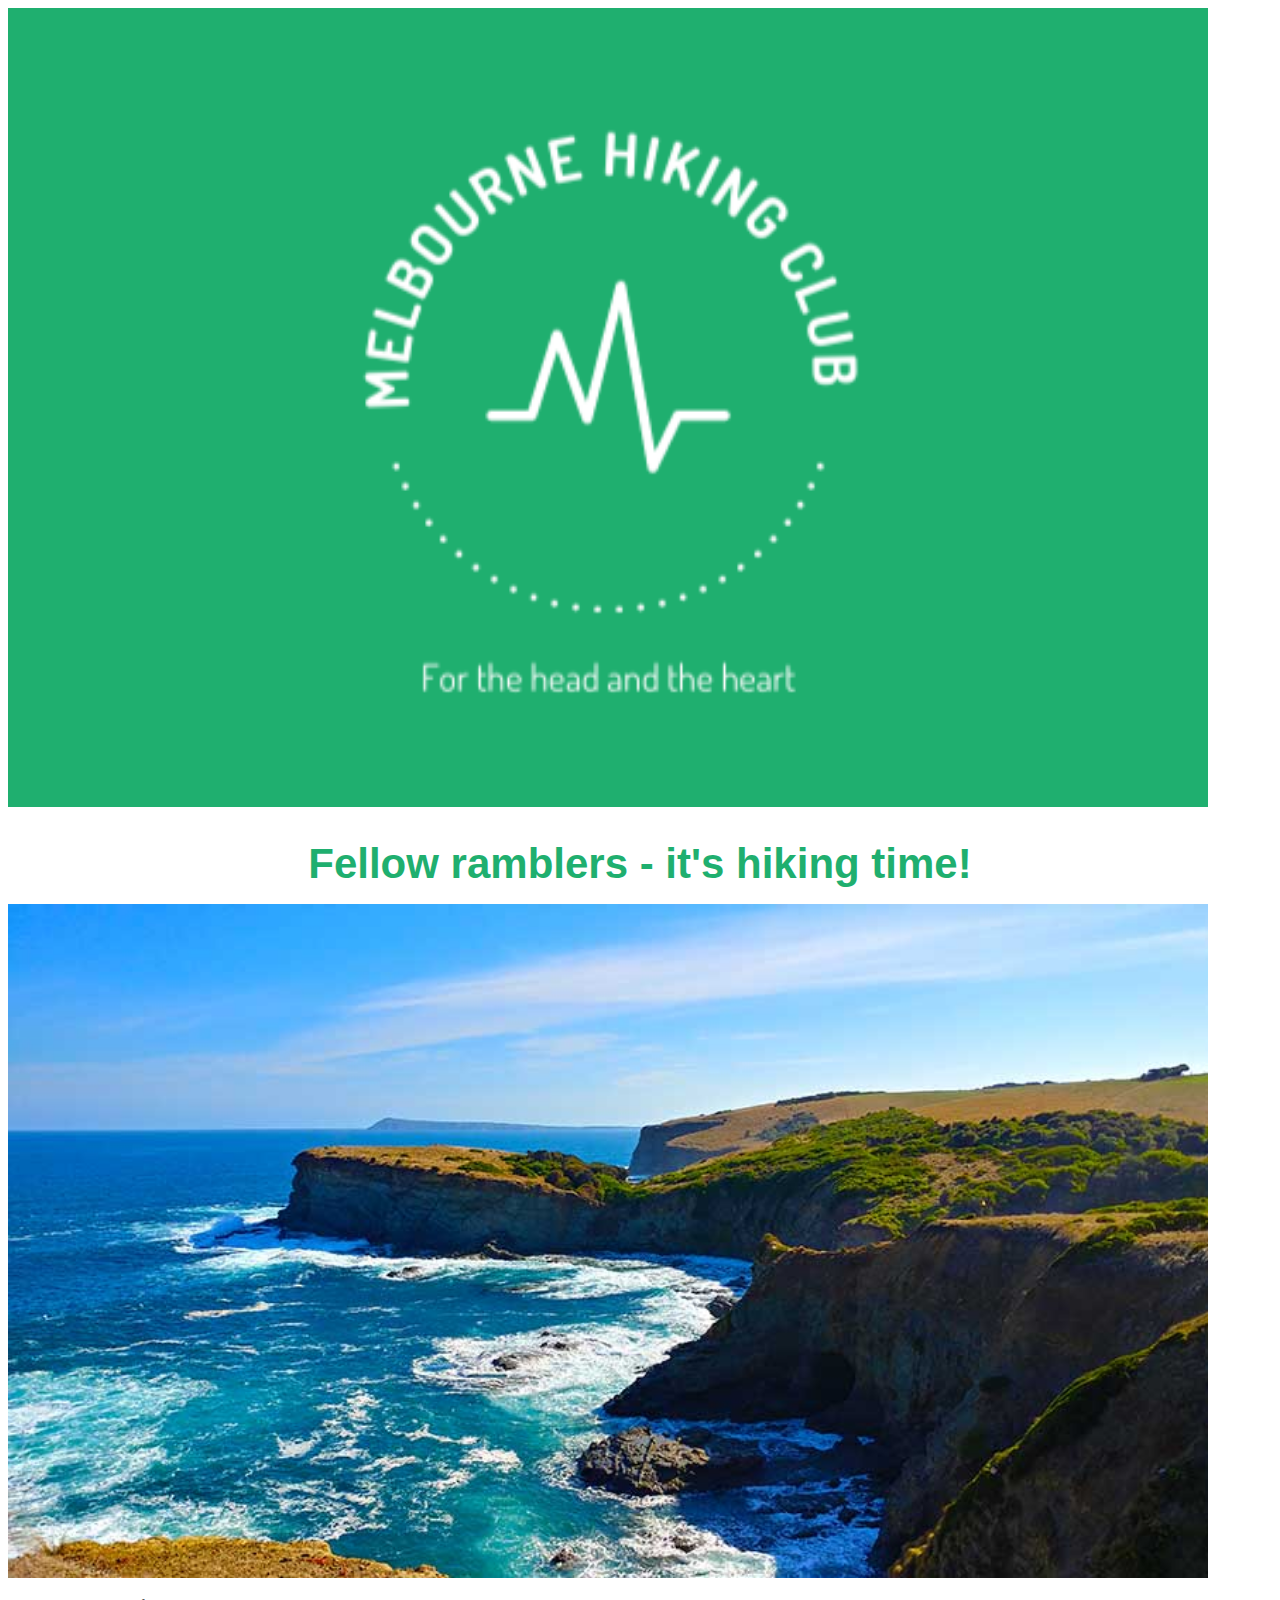
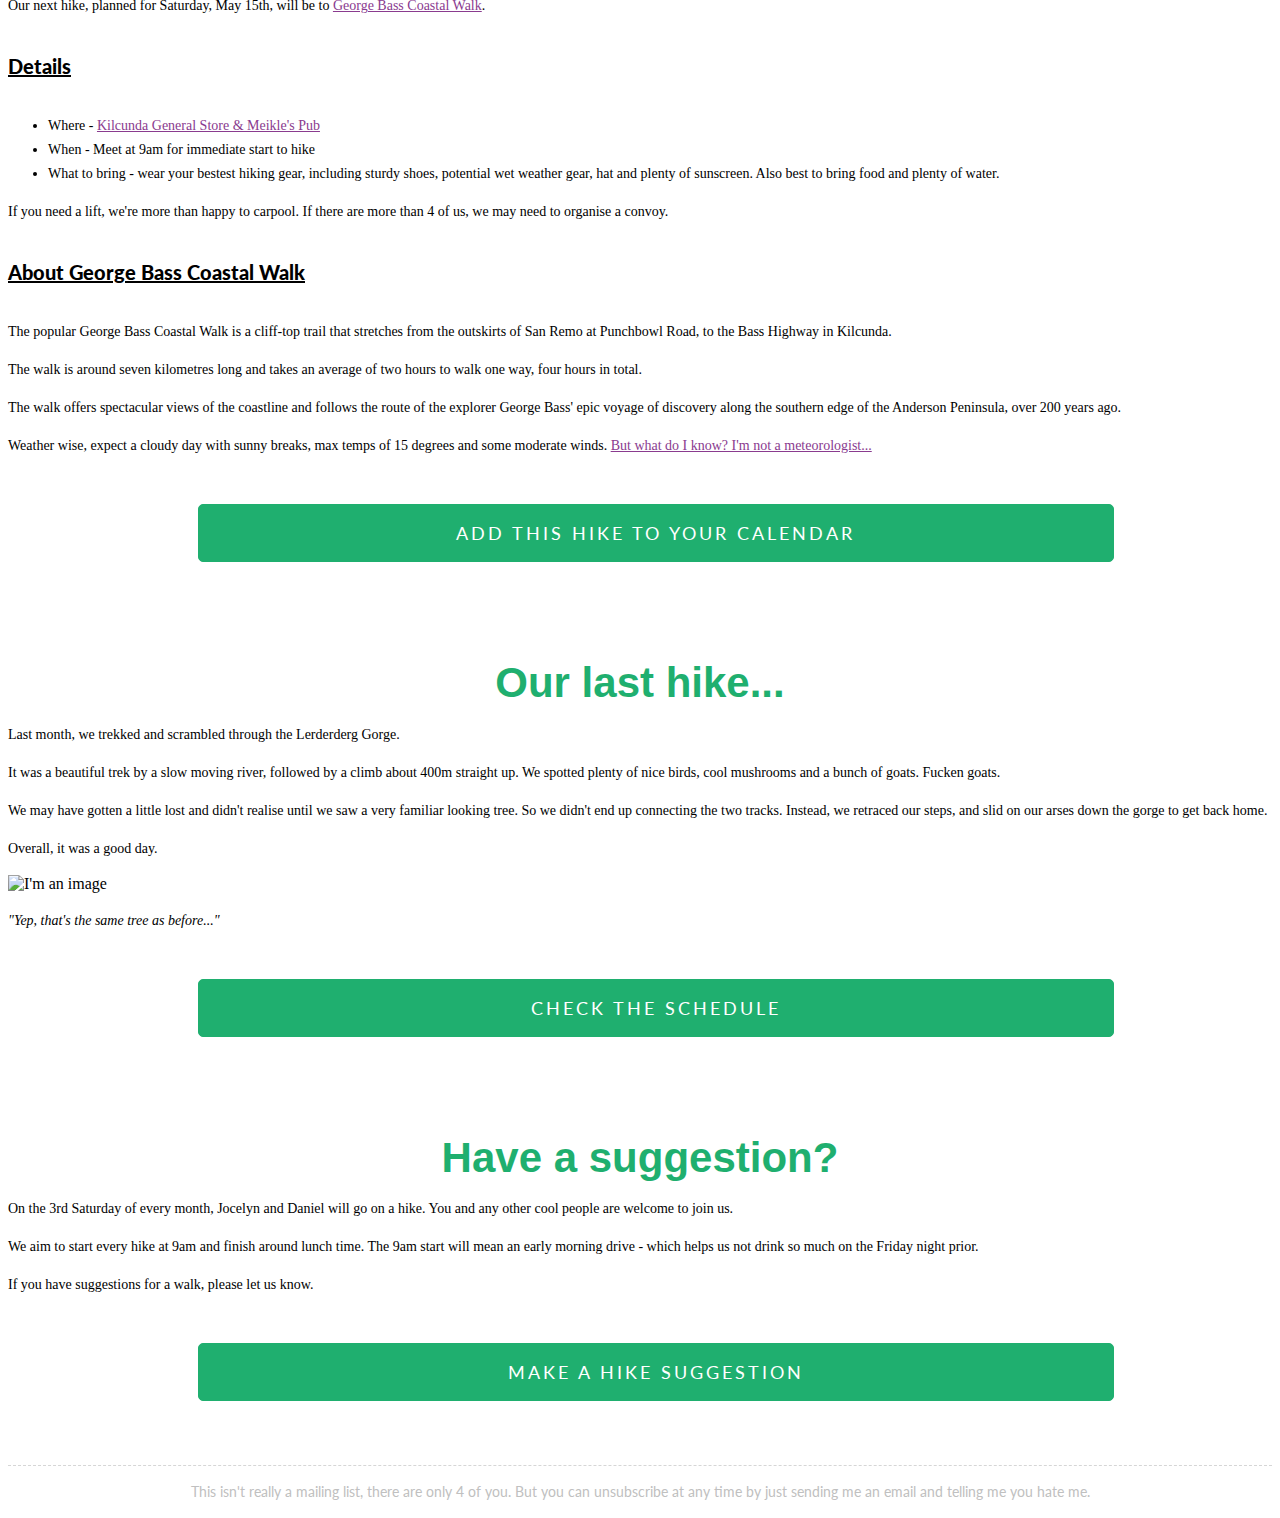
==== commit b3790219: "spelling error on index" ====
--- a/index.html
+++ b/index.html
@@ -29,7 +29,7 @@
                 <img alt="Melbourne Hiking Club Logo"  src="img/logo.png" title="Melbourne Hiking Club Logo"/>
             </div>
             <p>
-                <h2><strong>Fellow ramblers - it's hiking time time! </strong></h2>
+                <h2><strong>Fellow ramblers - it's hiking time! </strong></h2>
             </p>
             <img alt="George Bass Coastal Walk" src="img/George-Bass-coastal-walk-looking-back-from-Kilcunda-way.jpeg" title="George Bass Coastal Walk" width="500"/>
            
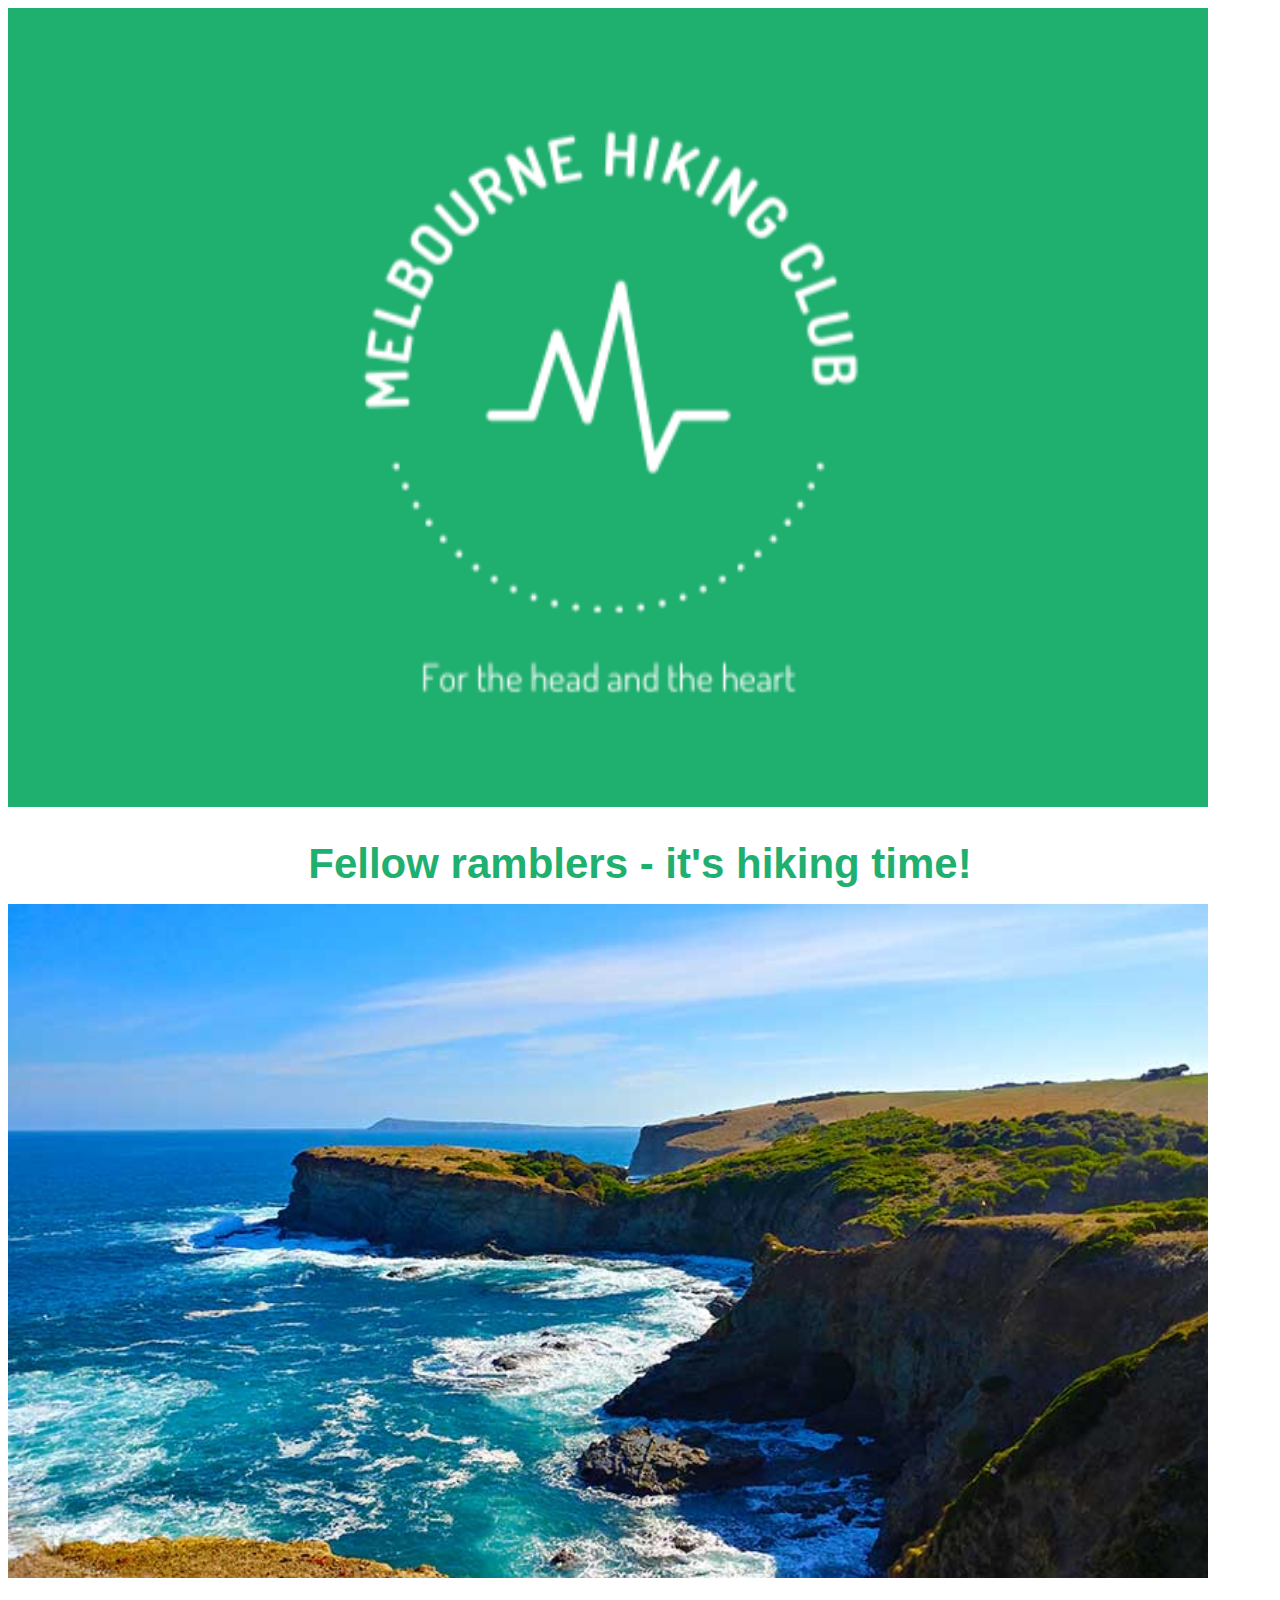
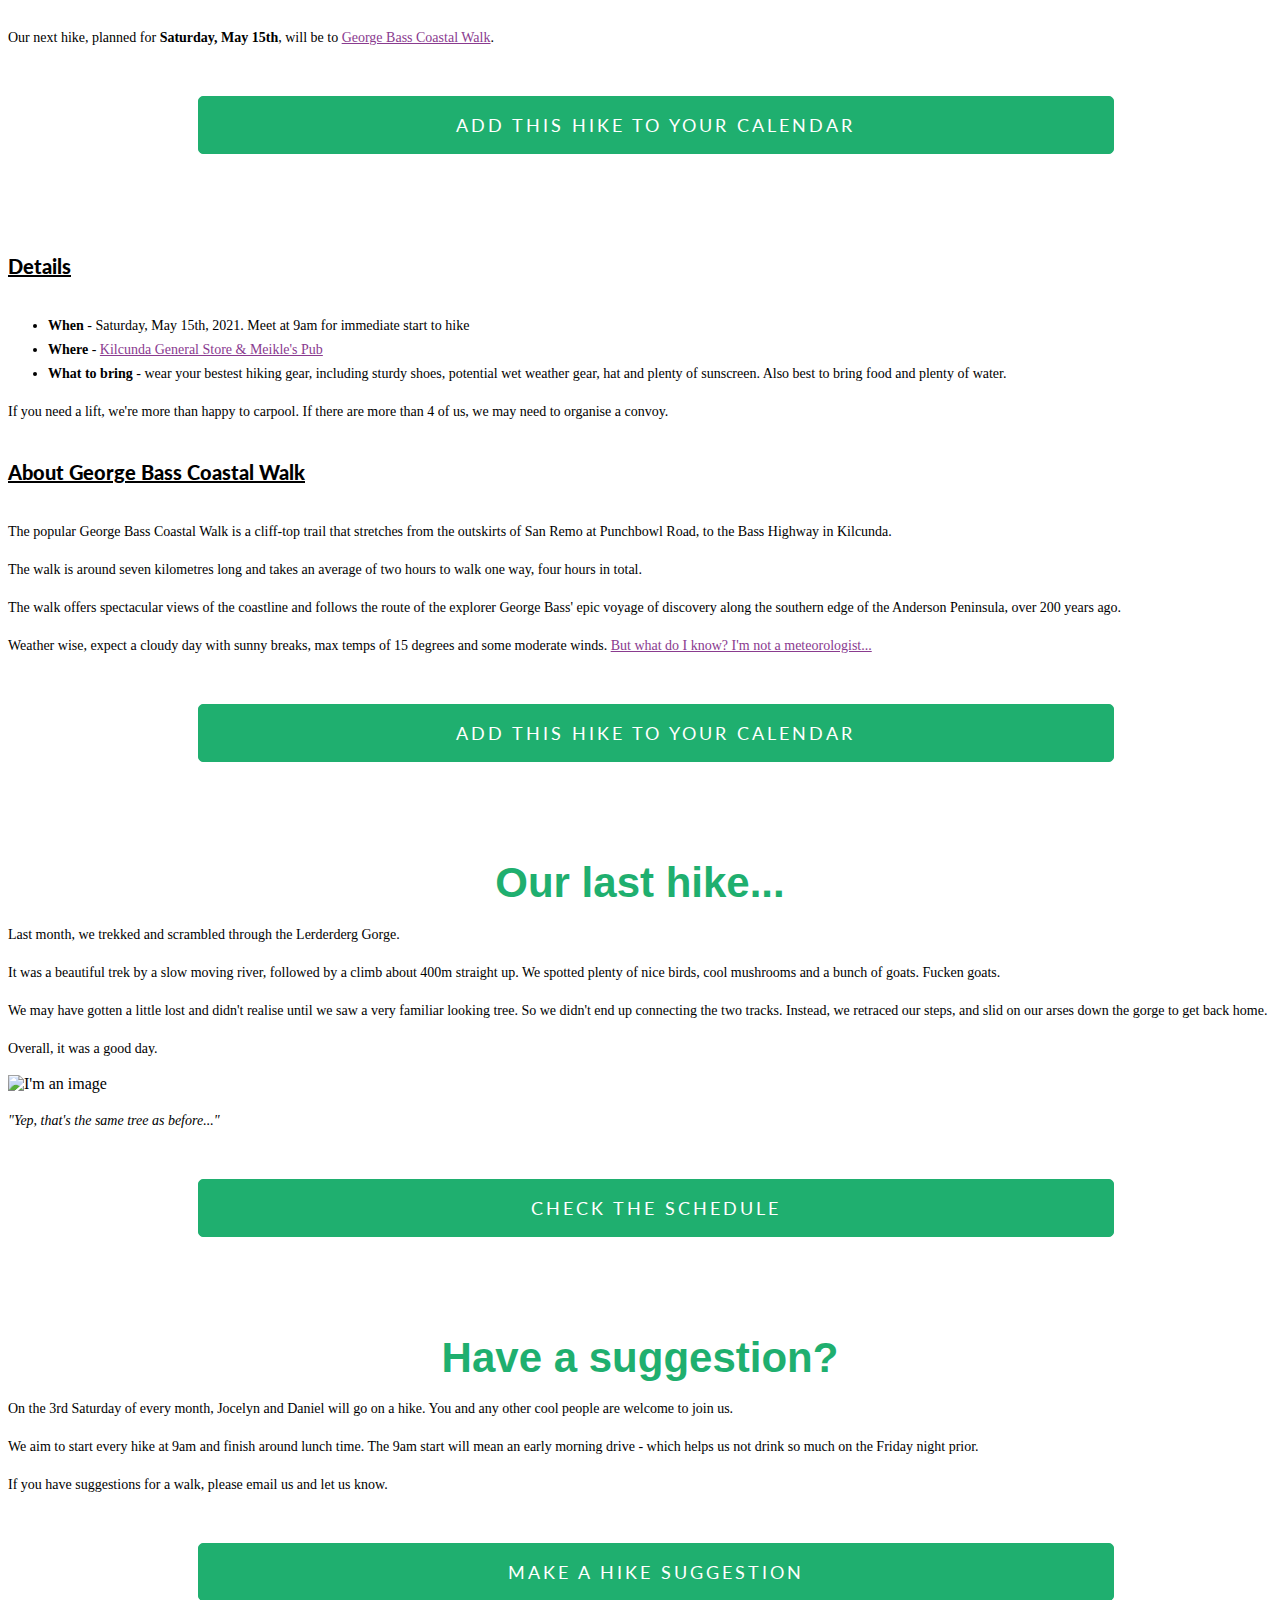
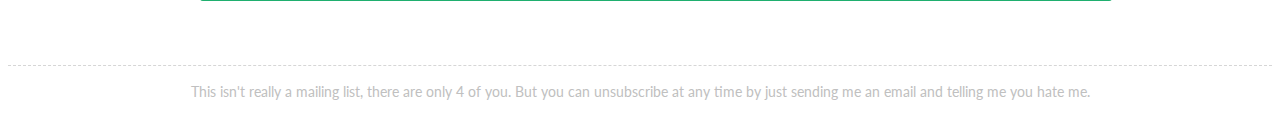
==== commit c693934a: "updated fonts to be more readable" ====
--- a/index.html
+++ b/index.html
@@ -33,13 +33,19 @@
             </p>
             <img alt="George Bass Coastal Walk" src="img/George-Bass-coastal-walk-looking-back-from-Kilcunda-way.jpeg" title="George Bass Coastal Walk" width="500"/>
            
-            <p>Our next hike, planned for Saturday, May 15th, will be to <a href="https://walkingmaps.com.au/walk/89" rel="noopener" style="text-decoration: underline; color: #8a3b8f;" target="_blank">George Bass Coastal Walk</a>.</span></p>
+            <br>
+            
+            <p>Our next hike, planned for <span>Saturday, May 15th</span>, will be to <a href="https://walkingmaps.com.au/walk/89" rel="noopener" style="text-decoration: underline; color: #8a3b8f;" target="_blank">George Bass Coastal Walk</a>.</span></p>
+
+            <div class="align-items-center">
+                <div class="button-container" onclick="window.open('docs/George_Bass_Coastal_Hike.ics')">ADD THIS HIKE TO YOUR CALENDAR</a>
+            </div>
             
             <h3><strong>Details</strong></h3>
                 <ul>
-                <li>Where - <a href="https://goo.gl/maps/TRsw7otdaBgtvjoN6">Kilcunda General Store & Meikle's Pub</a></li>
-                <li>When - Meet at 9am for immediate start to hike</li>
-                <li>What to bring - wear your bestest hiking gear, including sturdy shoes, potential wet weather gear, hat and plenty of sunscreen. Also best to bring food and plenty of water.</li>
+                <li><b>When</b> - Saturday, May 15th, 2021. Meet at 9am for immediate start to hike</li>
+                <li><b>Where</b> - <a href="https://goo.gl/maps/TRsw7otdaBgtvjoN6">Kilcunda General Store & Meikle's Pub</a></li>
+                <li><b>What to bring</b> - wear your bestest hiking gear, including sturdy shoes, potential wet weather gear, hat and plenty of sunscreen. Also best to bring food and plenty of water.</li>
                 </ul>
                 <p>
                     If you need a lift, we're more than happy to carpool. If there are more than 4 of us, we may need to organise a convoy.
@@ -99,7 +105,7 @@
                 We aim to start every hike at 9am and finish around lunch time. The 9am start will mean an early morning drive - which helps us not drink so much on the Friday night prior.
                 </p> 
             <p>
-                If you have suggestions for a walk, please let us know.
+                If you have suggestions for a walk, please email us and let us know.
             </p>
             <div class="align-items-center">
                 <div class="button-container">
--- a/docs/hike.css
+++ b/docs/hike.css
@@ -67,6 +67,10 @@
   color: #8a3b8f;
 }
 
+span {
+  font-weight: bold;
+}
+
 .button-container {
   padding-top: 10px;
   padding-bottom: 10px;
